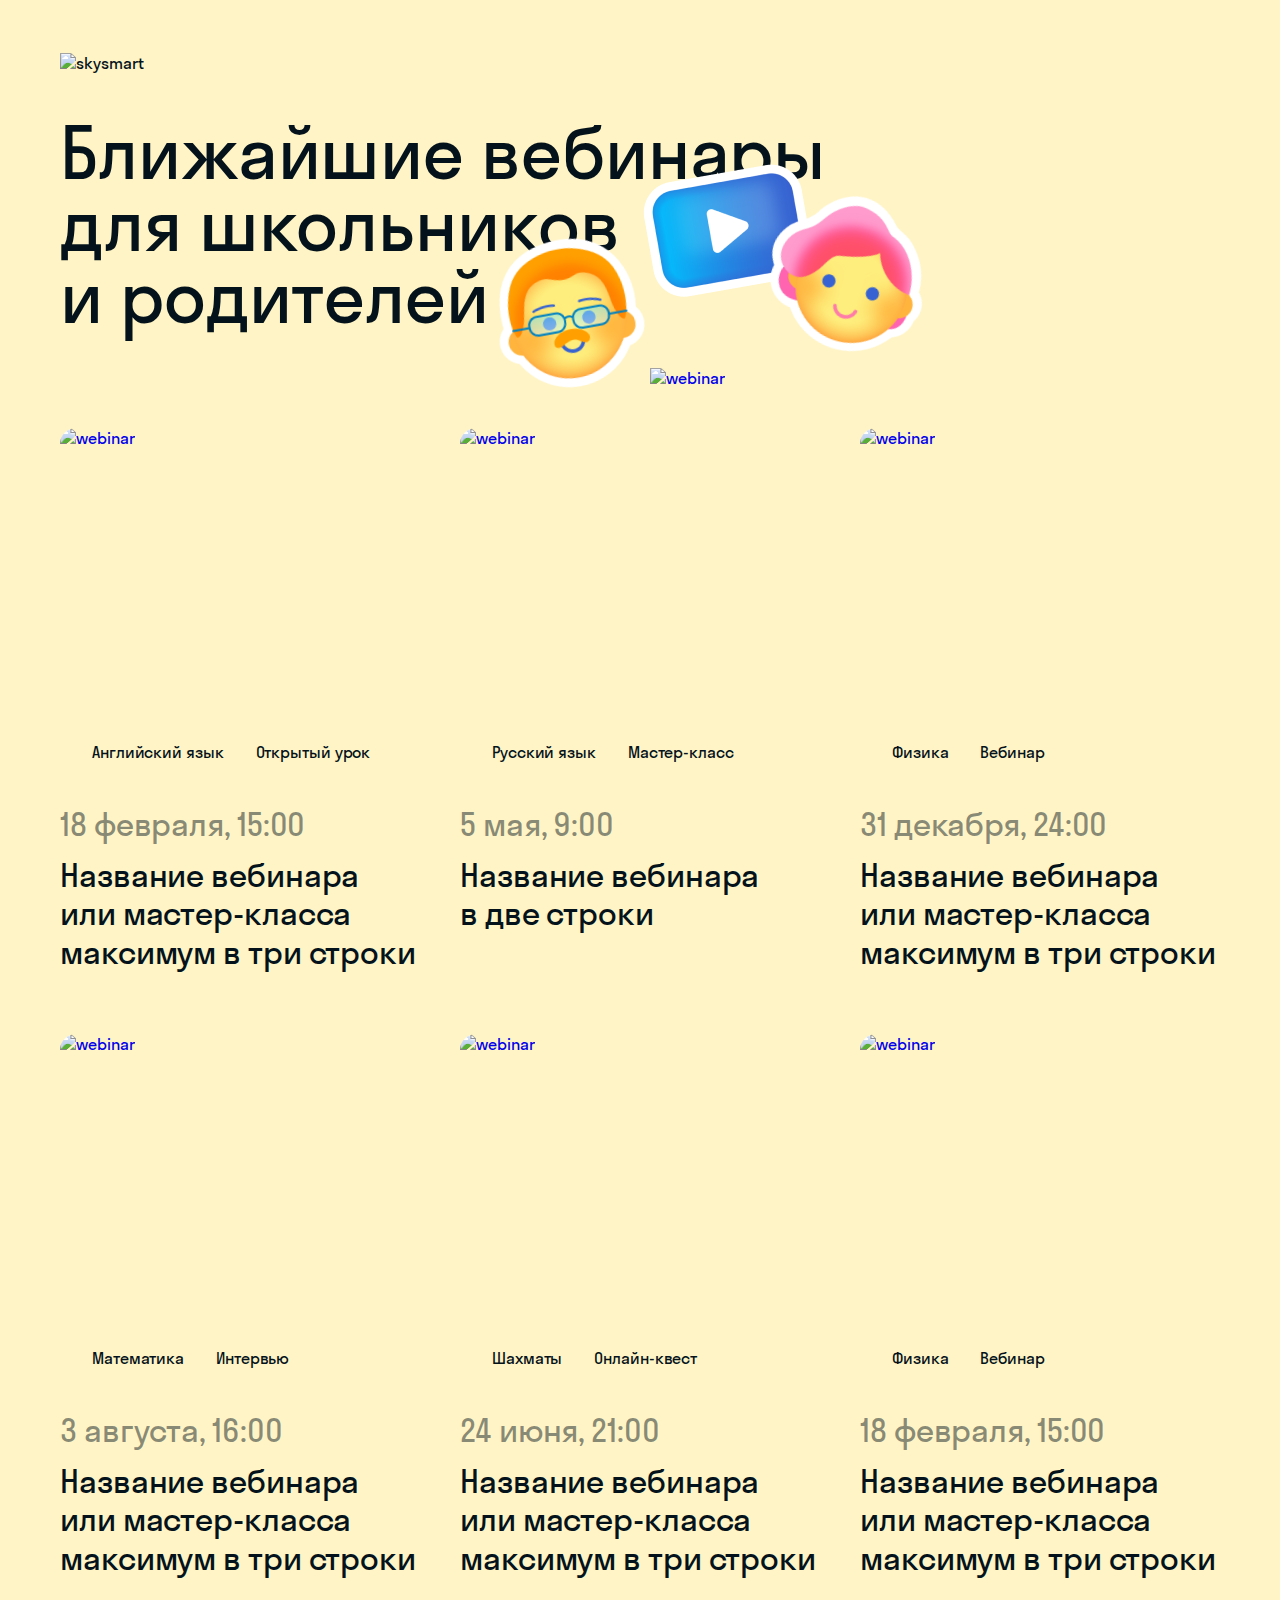
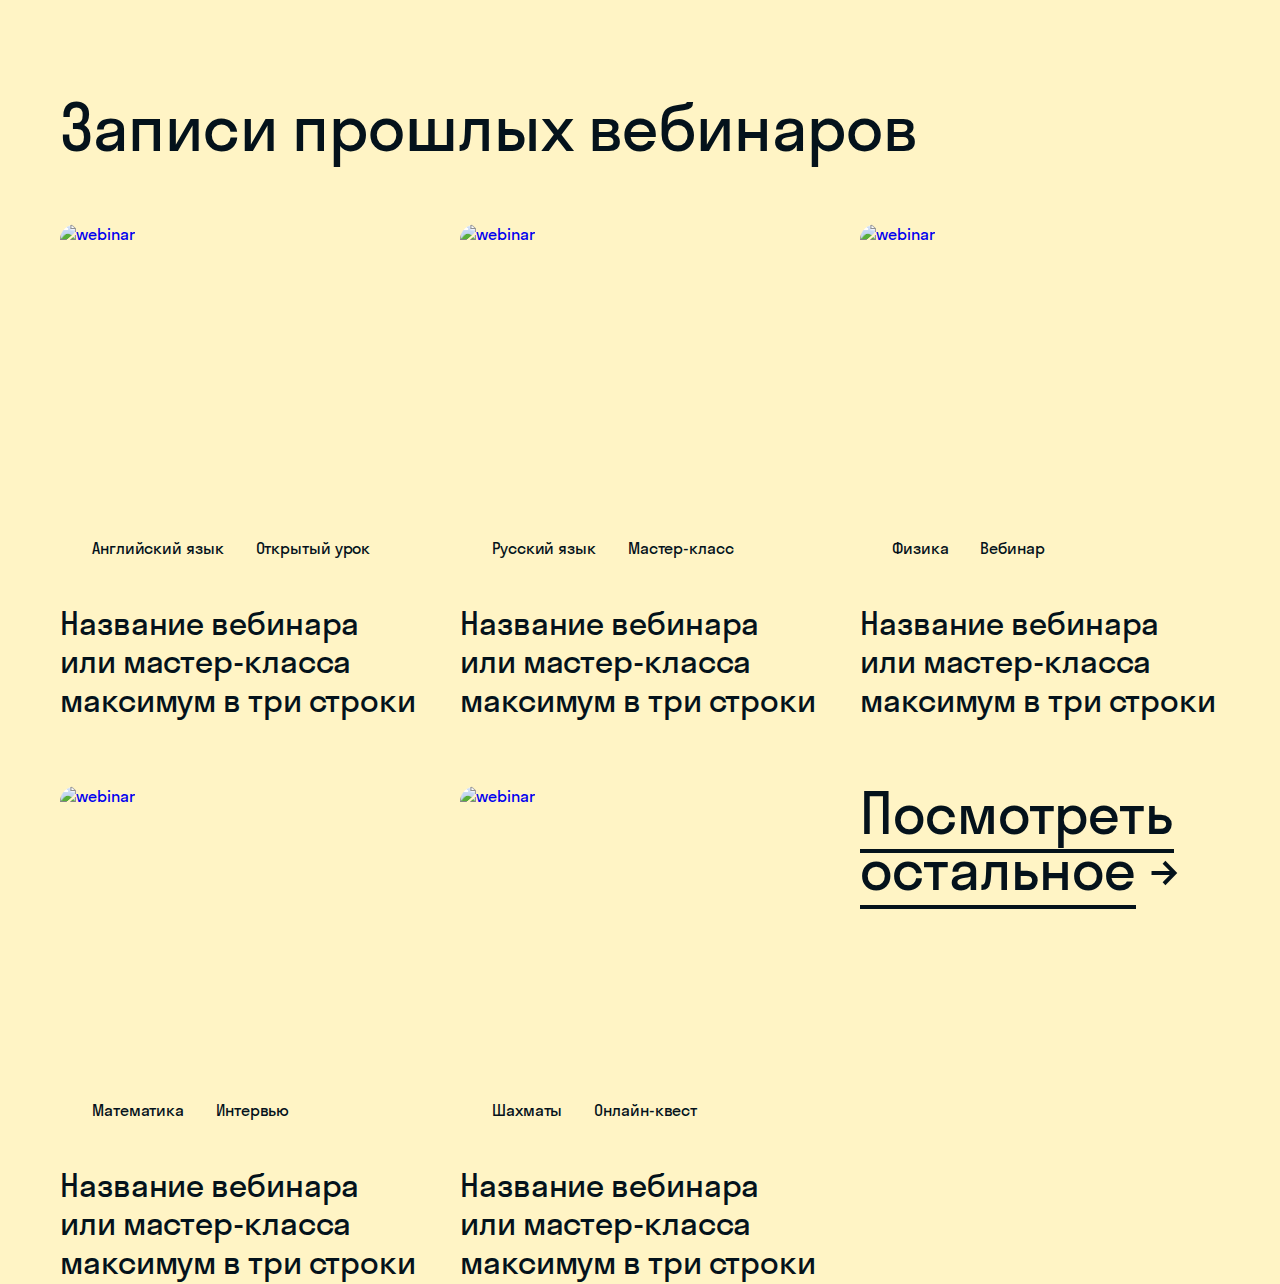
==== app/index.html @ 2bd430c8 "start project" ====
<!DOCTYPE html>
<html lang="ru">
<head>
    <meta charset="UTF-8">
    <meta name="viewport" content="width=device-width, initial-scale=1.0">
    <title>Ближайшие вебинары</title>
    <link rel="stylesheet" href="css/style.min.css">
    <script defer src="js/main.min.js"></script>
</head>
<body>
    
    <!-- Header -->
    <header class="header">
        <div class="container">
            <div class="header__logo">
                <img src="../images/logo.svg" alt="skysmart">
            </div>
        </div>
    </header>
    <!-- Header END -->

    <main class="main">
        <!-- Page title -->
        <section class="page-title">
            <div class="container">
                <h1>Ближайшие вебинары для школьников и родителей</h1>
                <span class="emoji emoji-teacher-man"></span>
                <span class="emoji emoji-video"></span>
                <span class="emoji emoji-teen-girl"></span>
            </div>
        </section>
        <!-- Page title END -->

        <!-- Upcoming webinars -->
        <section class="upcoming-webinars">
            <div class="container">
                <div class="webinars-list">
                    <!-- Webinar -->
                    <div class="webinar">
                        <a href="#">
                            
                            <div class="webinar__img-wrapp">
                                <picture>
                                    <source type="image/webp" 
                                            srcset="../images/upc-wb/wb-img-1.webp 1x, ../images/upc-wb/wb-img-1@2x.webp 2x,
                                            ../images/upc-wb/wb-img-1@3x.webp 3x">
                                    <img src="../images/upc-wb/wb-img-1.png"
                                         srcset="../images/upc-wb/wb-img-1@2x.png 2x, ../images/upc-wb/wb-img-1@3x.png 3x"
                                         alt="webinar">
                                </picture>

                                <div class="webinar__back">
                                    Немного о том, что будет на вебинаре или мастер-классе
                                </div>
                                <div class="webinar__icons">
                                    <span>Английский язык</span>
                                    <span>Открытый урок</span>
                                </div>
                            </div>
    
                            <div class="webinar__info">
                                <div class="webinar__date">
                                    <span class="webinar__date-date">18 февраля</span>,
                                    <span class="webinar__date-time">15:00</span>
                                </div>
                                <div class="webinar__name">
                                    <h3>
                                        Название вебинара или мастер-класса максимум в три строки
                                    </h3>
                                </div>
                            </div>
                        </a>
                        
                    </div>
                    <!-- Webinar END -->

                    <!-- Webinar -->
                    <div class="webinar">
                        <a href="#">
                            <div class="webinar__sticker">
                                <picture>
                                    <source type="image/webp" 
                                            srcset="../images/stickers/cool-speaker.webp 1x, ../images/stickers/cool-speaker@2x.webp 2x,
                                            ../images/stickers/cool-speaker@3x.webp 3x">
                                    <img src="../images/stickers/cool-speaker.png"
                                         srcset="../images/stickers/cool-speaker@2x.png 2x, ../images/stickers/cool-speaker@3x.png 3x"
                                         alt="webinar">
                                </picture>
                            </div>
                            <div class="webinar__img-wrapp">
                                <picture>
                                    <source type="image/webp" 
                                            srcset="../images/upc-wb/wb-img-2.webp 1x, ../images/upc-wb/wb-img-2@2x.webp 2x,
                                            ../images/upc-wb/wb-img-2@3x.webp 3x">
                                    <img src="../images/upc-wb/wb-img-2.png"
                                         srcset="../images/upc-wb/wb-img-2@2x.png 2x, ../images/upc-wb/wb-img-2@3x.png 3x"
                                         alt="webinar">
                                </picture>
                                <div class="webinar__back">
                                    Немного о том, что будет на вебинаре или мастер-классе
                                </div>
                                <div class="webinar__icons">
                                    <span>Русский язык</span>
                                    <span>Мастер-класс</span>
                                </div>
                            </div>
    
                            <div class="webinar__info">
                                <div class="webinar__date">
                                    <span class="webinar__date-date">5 мая</span>,
                                    <span class="webinar__date-time">9:00</span>
                                </div>
                                <div class="webinar__name">
                                    <h3>
                                        Название вебинара в две строки
                                    </h3>
                                </div>
                            </div>
                        </a>
                    </div>
                    <!-- Webinar END -->

                    <!-- Webinar -->
                    <div class="webinar">
                        <a href="#">
                            <div class="webinar__img-wrapp">
                                <picture>
                                    <source type="image/webp" 
                                            srcset="../images/upc-wb/wb-img-3.webp 1x, ../images/upc-wb/wb-img-3@2x.webp 2x,
                                            ../images/upc-wb/wb-img-3@3x.webp 3x">
                                    <img src="../images/upc-wb/wb-img-3.png"
                                         srcset="../images/upc-wb/wb-img-3@2x.png 2x, ../images/upc-wb/wb-img-3@3x.png 3x"
                                         alt="webinar">
                                </picture>
                                <div class="webinar__back">
                                    Немного о том, что будет на вебинаре или мастер-классе
                                </div>
                                <div class="webinar__icons">
                                    <span>Физика</span>
                                    <span>Вебинар</span>
                                </div>
                            </div>
    
                            <div class="webinar__info">
                                <div class="webinar__date">
                                    <span class="webinar__date-date">31 декабря</span>,
                                    <span class="webinar__date-time">24:00</span>
                                </div>
                                <div class="webinar__name">
                                    <h3>
                                        Название вебинара или мастер-класса максимум в три строки
                                    </h3>
                                </div>
                            </div>
                        </a>
                    </div>
                    <!-- Webinar END -->

                     <!-- Webinar -->
                     <div class="webinar">
                        <a href="#">
                            <div class="webinar__img-wrapp">
                                <picture>
                                    <source type="image/webp" 
                                            srcset="../images/upc-wb/wb-img-4.webp 1x, ../images/upc-wb/wb-img-4@2x.webp 2x,
                                            ../images/upc-wb/wb-img-4@3x.webp 3x">
                                    <img src="../images/upc-wb/wb-img-4.png"
                                         srcset="../images/upc-wb/wb-img-4@2x.png 2x, ../images/upc-wb/wb-img-4@3x.png 3x"
                                         alt="webinar">
                                </picture>
                                <div class="webinar__back">
                                    Немного о том, что будет на вебинаре или мастер-классе
                                </div>
                                <div class="webinar__icons">
                                    <span>Математика</span>
                                    <span>Интервью</span>
                                </div>
                            </div>
    
                            <div class="webinar__info">
                                <div class="webinar__date">
                                    <span class="webinar__date-date">3 августа</span>,
                                    <span class="webinar__date-time">16:00</span>
                                </div>
                                <div class="webinar__name">
                                    <h3>
                                        Название вебинара или мастер-класса максимум в три строки
                                    </h3>
                                </div>
                            </div>
                        </a>
                    </div>
                    <!-- Webinar END -->

                     <!-- Webinar -->
                     <div class="webinar">
                        <a href="#">
                            <!-- <div class="webinar__sticker">
                                <picture>
                                    <source type="image/webp" 
                                            srcset="../images/stickers/cool-speaker.webp 1x, ../images/stickers/cool-speaker@2x.webp 2x,
                                            ../images/stickers/cool-speaker@3x.webp 3x">
                                    <img src="../images/stickers/cool-speaker.png"
                                         srcset="../images/stickers/cool-speaker@2x.png 2x, ../images/stickers/cool-speaker@3x.png 3x"
                                         alt="webinar">
                                </picture>
                            </div> -->
                            <div class="webinar__img-wrapp">
                                <picture>
                                    <source type="image/webp" 
                                            srcset="../images/upc-wb/wb-img-5.webp 1x, ../images/upc-wb/wb-img-5@2x.webp 2x,
                                            ../images/upc-wb/wb-img-5@3x.webp 3x">
                                    <img src="../images/upc-wb/wb-img-5.png"
                                         srcset="../images/upc-wb/wb-img-5@2x.png 2x, ../images/upc-wb/wb-img-5@3x.png 3x"
                                         alt="webinar">
                                </picture>
                                <div class="webinar__back">
                                    Немного о том, что будет на вебинаре или мастер-классе
                                </div>
                                <div class="webinar__icons">
                                    <span>Шахматы</span>
                                    <span>Онлайн-квест</span>
                                </div>
                            </div>
    
                            <div class="webinar__info">
                                <div class="webinar__date">
                                    <span class="webinar__date-date">24 июня</span>,
                                    <span class="webinar__date-time">21:00</span>
                                </div>
                                <div class="webinar__name">
                                    <h3>
                                        Название вебинара или мастер-класса максимум в три строки
                                    </h3>
                                </div>
                            </div>
                        </a>
                    </div>
                    <!-- Webinar END -->

                     <!-- Webinar -->
                     <div class="webinar">
                        <a href="#">
                            <div class="webinar__img-wrapp">
                                <picture>
                                    <source type="image/webp" 
                                            srcset="../images/upc-wb/wb-img-3.webp 1x, ../images/upc-wb/wb-img-3@2x.webp 2x,
                                            ../images/upc-wb/wb-img-3@3x.webp 3x">
                                    <img src="../images/upc-wb/wb-img-3.png"
                                         srcset="../images/upc-wb/wb-img-3@2x.png 2x, ../images/upc-wb/wb-img-3@3x.png 3x"
                                         alt="webinar">
                                </picture>
                                <div class="webinar__back">
                                    Немного о том, что будет на вебинаре или мастер-классе
                                </div>
                                <div class="webinar__icons">
                                    <span>Физика</span>
                                    <span>Вебинар</span>
                                </div>
                            </div>
    
                            <div class="webinar__info">
                                <div class="webinar__date">
                                    <span class="webinar__date-date">18 февраля</span>,
                                    <span class="webinar__date-time">15:00</span>
                                </div>
                                <div class="webinar__name">
                                    <h3>
                                        Название вебинара или мастер-класса максимум в три строки
                                    </h3>
                                </div>
                            </div>
                        </a>
                    </div>
                    <!-- Webinar END -->
                </div>
            </div>
        </section>
        <!-- Upcoming webinars END -->

        <!-- Past webinars -->
        <section class="past-webinars"> 
            <div class="container">
                <div class="section-title">
                    <h2>Записи прошлых вебинаров</h2>
                </div>
                <!-- Past webinars -->
                <div class="webinars-list">
                    <!-- Webinar -->
                    <div class="webinar">
                        <a href="#"> 
                            <div class="webinar__img-wrapp">
                                <picture>
                                    <source type="image/webp" 
                                            srcset="../images/past-wb/wb-img-5.webp 1x, ../images/past-wb/wb-img-5@2x.webp 2x,
                                            ../images/past-wb/wb-img-5@3x.webp 3x">
                                    <img src="../images/past-wb/wb-img-5.png"
                                         srcset="../images/past-wb/wb-img-5@2x.png 2x, ../images/past-wb/wb-img-5@3x.png 3x"
                                         alt="webinar">
                                </picture>

                                <div class="webinar__back">
                                    Немного о том, что будет на вебинаре или мастер-классе
                                </div>
                                <div class="webinar__icons">
                                    <span>Английский язык</span>
                                    <span>Открытый урок</span>
                                </div>
                            </div>
    
                            <div class="webinar__info">
                                <div class="webinar__name">
                                    <h3>
                                        Название вебинара или мастер-класса максимум в три строки
                                    </h3>
                                </div>
                            </div>
                        </a>

                    </div>
                    <!-- Webinar END -->

                    <!-- Webinar -->
                    <div class="webinar">
                        <a href="#">
                            <div class="webinar__img-wrapp">
                                <picture>
                                    <source type="image/webp" 
                                            srcset="../images/past-wb/wb-img-1.webp 1x, ../images/past-wb/wb-img-1@2x.webp 2x,
                                            ../images/past-wb/wb-img-1@3x.webp 3x">
                                    <img src="../images/past-wb/wb-img-1.png"
                                         srcset="../images/past-wb/wb-img-1@2x.png 2x, ../images/past-wb/wb-img-1@3x.png 3x"
                                         alt="webinar">
                                </picture>
                                <div class="webinar__back">
                                    Немного о том, что будет на вебинаре или мастер-классе
                                </div>
                                <div class="webinar__icons">
                                    <span>Русский язык</span>
                                    <span>Мастер-класс</span>
                                </div>
                            </div>
    
                            <div class="webinar__info">
                                <div class="webinar__name">
                                    <h3>
                                        Название вебинара или мастер-класса максимум в три строки
                                    </h3>
                                </div>
                            </div>
                        </a>
                    </div>
                    <!-- Webinar END -->

                    <!-- Webinar -->
                    <div class="webinar">
                        <a href="#">
                            <div class="webinar__img-wrapp">
                                <picture>
                                    <source type="image/webp" 
                                            srcset="../images/past-wb/wb-img-2.webp 1x, ../images/past-wb/wb-img-2@2x.webp 2x,
                                            ../images/past-wb/wb-img-2@3x.webp 3x">
                                    <img src="../images/past-wb/wb-img-2.png"
                                         srcset="../images/past-wb/wb-img-2@2x.png 2x, ../images/past-wb/wb-img-2@3x.png 3x"
                                         alt="webinar">
                                </picture>
                                <div class="webinar__back">
                                    Немного о том, что будет на вебинаре или мастер-классе
                                </div>
                                <div class="webinar__icons">
                                    <span>Физика</span>
                                    <span>Вебинар</span>
                                </div>
                            </div>
    
                            <div class="webinar__info">
                                <div class="webinar__name">
                                    <h3>
                                        Название вебинара или мастер-класса максимум в три строки
                                    </h3>
                                </div>
                            </div>
                        </a>
                    </div>
                    <!-- Webinar END -->

                     <!-- Webinar -->
                     <div class="webinar">
                        <a href="#">
                            <div class="webinar__img-wrapp">
                                <picture>
                                    <source type="image/webp" 
                                            srcset="../images/past-wb/wb-img-3.webp 1x, ../images/past-wb/wb-img-3@2x.webp 2x,
                                            ../images/past-wb/wb-img-3@3x.webp 3x">
                                    <img src="../images/past-wb/wb-img-3.png"
                                         srcset="../images/past-wb/wb-img-3@2x.png 2x, ../images/past-wb/wb-img-3@3x.png 3x"
                                         alt="webinar">
                                </picture>
                                <div class="webinar__back">
                                    Немного о том, что будет на вебинаре или мастер-классе
                                </div>
                                <div class="webinar__icons">
                                    <span>Математика</span>
                                    <span>Интервью</span>
                                </div>
                            </div>
    
                            <div class="webinar__info">
                                <div class="webinar__name">
                                    <h3>
                                        Название вебинара или мастер-класса максимум в три строки
                                    </h3>
                                </div>
                            </div>
                        </a>
                    </div>
                    <!-- Webinar END -->

                     <!-- Webinar -->
                     <div class="webinar">
                        <a href="#">
                            <div class="webinar__img-wrapp">
                                <picture>
                                    <source type="image/webp" 
                                            srcset="../images/past-wb/wb-img-4.webp 1x, ../images/past-wb/wb-img-4@2x.webp 2x,
                                            ../images/past-wb/wb-img-4@3x.webp 3x">
                                    <img src="../images/past-wb/wb-img-4.png"
                                         srcset="../images/past-wb/wb-img-4@2x.png 2x, ../images/past-wb/wb-img-4@3x.png 3x"
                                         alt="webinar">
                                </picture>
                                <div class="webinar__back">
                                    Немного о том, что будет на вебинаре или мастер-классе
                                </div>
                                <div class="webinar__icons">
                                    <span>Шахматы</span>
                                    <span>Онлайн-квест</span>
                                </div>
                            </div>
    
                            <div class="webinar__info">
                                <div class="webinar__name">
                                    <h3>
                                        Название вебинара или мастер-класса максимум в три строки
                                    </h3>
                                </div>
                            </div>
                        </a>
                    </div>
                    <!-- Webinar END -->

                    <!-- Go more webinars -->
                    <div class="go-more-webinars">
                        <a href="#">
                            <span>Посмотреть остальное</span> →
                        </a>
                    </div>
                </div>
            </div>
        </section>
        <!-- Past webinars END -->

    </main>

</body>
</html>
---- app/css/style.min.css ----
@font-face{font-family:"Stratos LC Web";src:url(../fonts/StratosLCWeb-Regular.woff),url(../fonts/StratosLCWeb-Regular.woff2),url(../fonts/StratosLCWeb-Regular.ttf);font-weight:normal;font-display:swap;font-style:normal}@font-face{font-family:"Stratos LC Web";src:url(../fonts/StratosLCWeb-Light.woff),url(../fonts/StratosLCWeb-Light.woff2),url(../fonts/StratosLCWeb-Light.ttf);font-weight:300;font-display:swap;font-style:normal}@font-face{font-family:"Stratos LC Web";src:url(../fonts/StratosLCWeb-Medium.woff),url(../fonts/StratosLCWeb-Medium.woff2),url(../fonts/StratosLCWeb-Medium.ttf);font-weight:500;font-display:swap;font-style:normal}@font-face{font-family:"Stratos LC Web";src:url(../fonts/StratosLCWeb-Bold.woff),url(../fonts/StratosLCWeb-Bold.woff2),url(../fonts/StratosLCWeb-Bold.ttf);font-weight:bold;font-display:swap;font-style:normal}*,html,body{-webkit-box-sizing:border-box;box-sizing:border-box}body{margin:0;padding:0;font-family:"Stratos LC Web",serif;background-color:#FFF4C5;color:#04121B}h1,h2,h3,h4,h5,h6{margin:0;padding:0}a{text-decoration:none}ul,li{margin:0;padding:0;list-style-type:none}p{margin:0;padding:0}.container{width:95%;max-width:1160px;height:auto;margin:0 auto}.emoji{display:inline-block}@media (max-width: 809px){.emoji.emoji-teacher-man{width:114px;height:114px;background-image:url("../images/emoji/emoji-teacher-man_mob.png");background-position:center;background-size:cover}}@media (max-width: 809px) and (-webkit-min-device-pixel-ratio: 2), (max-width: 809px) and (-o-min-device-pixel-ratio: 2/1), (max-width: 809px) and (min-resolution: 192dpi), (max-width: 809px) and (min-resolution: 2dppx){.emoji.emoji-teacher-man{background-image:url("../images/emoji/emoji-teacher-man_mob@2x.png");background-position:center;background-size:cover}}@media (max-width: 809px) and (-webkit-min-device-pixel-ratio: 3), (max-width: 809px) and (-o-min-device-pixel-ratio: 3/1), (max-width: 809px) and (min-resolution: 3dppx){.emoji.emoji-teacher-man{background-image:url("../images/emoji/emoji-teacher-man_mob@3x.png");background-position:center;background-size:cover}}@media (min-width: 810px){.emoji.emoji-teacher-man{width:184px;height:184px;background-image:url("../images/emoji/emoji-teacher-man_desk.png");background-position:center;background-size:cover}}@media (min-width: 810px) and (-webkit-min-device-pixel-ratio: 2), (min-width: 810px) and (-o-min-device-pixel-ratio: 2/1), (min-width: 810px) and (min-resolution: 192dpi), (min-width: 810px) and (min-resolution: 2dppx){.emoji.emoji-teacher-man{background-image:url("../images/emoji/emoji-teacher-man_desk@2x.png");background-position:center;background-size:cover}}@media (min-width: 810px) and (-webkit-min-device-pixel-ratio: 3), (min-width: 810px) and (-o-min-device-pixel-ratio: 3/1), (min-width: 810px) and (min-resolution: 3dppx){.emoji.emoji-teacher-man{background-image:url("../images/emoji/emoji-teacher-man_desk@3x.png");background-position:center;background-size:cover}}@media (max-width: 809px){.emoji.emoji-video{width:114px;height:114px;background-image:url("../images/emoji/emoji-video_mob.png");background-position:center;background-size:cover}}@media (max-width: 809px) and (-webkit-min-device-pixel-ratio: 2), (max-width: 809px) and (-o-min-device-pixel-ratio: 2/1), (max-width: 809px) and (min-resolution: 192dpi), (max-width: 809px) and (min-resolution: 2dppx){.emoji.emoji-video{background-image:url("../images/emoji/emoji-video_mob@2x.png");background-position:center;background-size:cover}}@media (max-width: 809px) and (-webkit-min-device-pixel-ratio: 3), (max-width: 809px) and (-o-min-device-pixel-ratio: 3/1), (max-width: 809px) and (min-resolution: 3dppx){.emoji.emoji-video{background-image:url("../images/emoji/emoji-video_mob@3x.png");background-position:center;background-size:cover}}@media (min-width: 810px){.emoji.emoji-video{width:184px;height:184px;background-image:url("../images/emoji/emoji-video_desk.png");background-position:center;background-size:cover}}@media (min-width: 810px) and (-webkit-min-device-pixel-ratio: 2), (min-width: 810px) and (-o-min-device-pixel-ratio: 2/1), (min-width: 810px) and (min-resolution: 192dpi), (min-width: 810px) and (min-resolution: 2dppx){.emoji.emoji-video{background-image:url("../images/emoji/emoji-video_desk@2x.png");background-position:center;background-size:cover}}@media (min-width: 810px) and (-webkit-min-device-pixel-ratio: 3), (min-width: 810px) and (-o-min-device-pixel-ratio: 3/1), (min-width: 810px) and (min-resolution: 3dppx){.emoji.emoji-video{background-image:url("../images/emoji/emoji-video_desk@3x.png");background-position:center;background-size:cover}}@media (max-width: 809px){.emoji.emoji-teen-girl{width:114px;height:114px;background-image:url("../images/emoji/emoji-teen-girl_mob.png");background-position:center;background-size:cover}}@media (max-width: 809px) and (-webkit-min-device-pixel-ratio: 2), (max-width: 809px) and (-o-min-device-pixel-ratio: 2/1), (max-width: 809px) and (min-resolution: 192dpi), (max-width: 809px) and (min-resolution: 2dppx){.emoji.emoji-teen-girl{background-image:url("../images/emoji/emoji-teen-girl_mob@2x.png");background-position:center;background-size:cover}}@media (max-width: 809px) and (-webkit-min-device-pixel-ratio: 3), (max-width: 809px) and (-o-min-device-pixel-ratio: 3/1), (max-width: 809px) and (min-resolution: 3dppx){.emoji.emoji-teen-girl{background-image:url("../images/emoji/emoji-teen-girl_mob@3x.png");background-position:center;background-size:cover}}@media (min-width: 810px){.emoji.emoji-teen-girl{width:184px;height:184px;background-image:url("../images/emoji/emoji-teen-girl_desk.png");background-position:center;background-size:cover}}@media (min-width: 810px) and (-webkit-min-device-pixel-ratio: 2), (min-width: 810px) and (-o-min-device-pixel-ratio: 2/1), (min-width: 810px) and (min-resolution: 192dpi), (min-width: 810px) and (min-resolution: 2dppx){.emoji.emoji-teen-girl{background-image:url("../images/emoji/emoji-teen-girl_desk@2x.png");background-position:center;background-size:cover}}@media (min-width: 810px) and (-webkit-min-device-pixel-ratio: 3), (min-width: 810px) and (-o-min-device-pixel-ratio: 3/1), (min-width: 810px) and (min-resolution: 3dppx){.emoji.emoji-teen-girl{background-image:url("../images/emoji/emoji-teen-girl_desk@3x.png");background-position:center;background-size:cover}}.emoji--only-desktop{display:none}@media (min-width: 810px){.emoji--only-desktop{display:inline-block}}.emoji--only-mobile{display:none}@media (max-width: 809px){.emoji--only-mobile{display:inline-block}}.header{padding-top:18px;padding-bottom:15px}@media (min-width: 810px){.header{padding-top:53px;padding-bottom:40px}}.header__logo{display:inline-block;width:131px;height:auto;overflow:hidden}.header__logo img{width:inherit;height:inherit;-o-object-fit:cover;object-fit:cover;-o-object-position:center;object-position:center}@media (min-width: 810px){.header__logo{width:238px;height:auto;overflow:hidden}.header__logo img{width:inherit;height:inherit;-o-object-fit:cover;object-fit:cover;-o-object-position:center;object-position:center}}.page-title .container{position:relative}.page-title h1{width:100%;font-size:40px;font-weight:normal;line-height:100%;letter-spacing:-0.1px}@media (min-width: 810px){.page-title h1{max-width:888px;font-size:72px}}.page-title .emoji{margin:-11px;position:absolute}@media (min-width: 810px){.page-title .emoji{margin:-18px}}.page-title .emoji-teacher-man{bottom:-98px;left:10px;-webkit-transform:rotate(-10.26deg);-ms-transform:rotate(-10.26deg);transform:rotate(-10.26deg)}@media (min-width: 810px){.page-title .emoji-teacher-man{top:122px;left:434px}}.page-title .emoji-video{left:122px;bottom:-75px}@media (min-width: 810px){.page-title .emoji-video{top:40px;left:594px}}.page-title .emoji-teen-girl{left:196px;bottom:-102px;-webkit-transform:rotate(16.19deg);-ms-transform:rotate(16.19deg);transform:rotate(16.19deg)}@media (min-width: 810px){.page-title .emoji-teen-girl{top:86px;left:714px}}.section-title h2{font-weight:normal;font-size:32px;line-height:100%;letter-spacing:-0.1px;-webkit-font-feature-settings:'pnum' on, 'lnum' on;font-feature-settings:'pnum' on, 'lnum' on}@media (min-width: 810px){.section-title h2{font-size:64px}}.webinar{width:300px;height:435px;margin-top:40px;position:relative}@media (min-width: 810px){.webinar{width:360px;height:542px;margin-top:64px}}.webinar__sticker{width:153px;height:131px;overflow:hidden;position:absolute;top:-48px;left:147px;z-index:100}.webinar__sticker picture{width:inherit;height:inherit}.webinar__sticker picture img{width:inherit;height:inherit;-o-object-fit:cover;object-fit:cover;-o-object-position:center;object-position:center}@media (min-width: 810px){.webinar__sticker{width:209px;height:179px;overflow:hidden;top:-60px;left:190px}.webinar__sticker picture{width:inherit;height:inherit}.webinar__sticker picture img{width:inherit;height:inherit;-o-object-fit:cover;object-fit:cover;-o-object-position:center;object-position:center}}.webinar__img-wrapp{background-color:transparent;-webkit-transition:all 0.1s ease-in-out;-o-transition:all 0.1s ease-in-out;transition:all 0.1s ease-in-out;width:300px;height:300px;overflow:hidden;border-radius:16px;position:relative}.webinar__img-wrapp picture{width:inherit;height:inherit}.webinar__img-wrapp picture img{width:inherit;height:inherit;-o-object-fit:cover;object-fit:cover;-o-object-position:center;object-position:center}@media (min-width: 810px){.webinar__img-wrapp{width:360px;height:360px;overflow:hidden}.webinar__img-wrapp picture{width:inherit;height:inherit}.webinar__img-wrapp picture img{width:inherit;height:inherit;-o-object-fit:cover;object-fit:cover;-o-object-position:center;object-position:center}}.webinar__back{width:100%;height:auto;padding:24px;padding-bottom:0;font-size:32px;line-height:120%;letter-spacing:-0.1px;-webkit-font-feature-settings:'pnum' on, 'lnum' on;font-feature-settings:'pnum' on, 'lnum' on;color:transparent;position:absolute;top:0}@media (min-width: 810px){.webinar__back{font-size:40px}}.webinar__icons{display:-webkit-box;display:-ms-flexbox;display:flex;margin-left:14px;margin-bottom:14px;-webkit-box-orient:vertical;-webkit-box-direction:normal;-ms-flex-direction:column;flex-direction:column;-webkit-box-pack:start;-ms-flex-pack:start;justify-content:flex-start;-webkit-box-align:start;-ms-flex-align:start;align-items:flex-start;position:absolute;bottom:0;left:0;color:#04121B}@media (min-width: 810px){.webinar__icons{margin-left:20px;margin-bottom:20px;-webkit-box-orient:horizontal;-webkit-box-direction:normal;-ms-flex-direction:row;flex-direction:row;-webkit-box-align:center;-ms-flex-align:center;align-items:center}}.webinar__icons span{display:block;margin-top:8px;padding:6px 12px;border-radius:6px;font-size:16px;font-weight:normal;line-height:120%;letter-spacing:-0.1px;background-color:#FFF4C5}@media (min-width: 810px){.webinar__icons span{margin-left:8px;margin-top:0}}.webinar__icons span:first-child{margin-left:0;margin-top:0}.webinar__info{margin-top:16px}@media (min-width: 810px){.webinar__info{margin-top:20px}}.webinar__date{font-weight:normal;font-size:24px;line-height:100%;letter-spacing:-0.1px;color:rgba(4,18,27,0.48);-webkit-font-feature-settings:'pnum' on, 'lnum' on;font-feature-settings:'pnum' on, 'lnum' on}@media (min-width: 810px){.webinar__date{font-size:32px}}.webinar__name{margin-top:8px}@media (min-width: 810px){.webinar__name{margin-top:16px}}.webinar__name h3{font-weight:normal;font-size:24px;line-height:120%;letter-spacing:-0.1px;-webkit-font-feature-settings:'pnum' on, 'lnum' on;font-feature-settings:'pnum' on, 'lnum' on;color:#04121B;-webkit-transition:all 0.1s ease-in-out;-o-transition:all 0.1s ease-in-out;transition:all 0.1s ease-in-out}@media (min-width: 810px){.webinar__name h3{font-size:32px}}.webinar:hover .webinar__name h3{color:#00AEFA;-webkit-text-decoration-line:underline;text-decoration-line:underline;-webkit-transition:all 0.1s ease-in-out;-o-transition:all 0.1s ease-in-out;transition:all 0.1s ease-in-out}.webinar:hover .webinar__img-wrapp{background-color:#FF64B0;-webkit-transition:all 0.1s ease-in-out;-o-transition:all 0.1s ease-in-out;transition:all 0.1s ease-in-out}.webinar:hover .webinar__img-wrapp img{opacity:0}.webinar:hover .webinar__back{color:#fff}.webinars-list{width:100%;height:auto;display:-webkit-box;display:-ms-flexbox;display:flex;-ms-flex-wrap:wrap;flex-wrap:wrap;-webkit-box-orient:vertical;-webkit-box-direction:normal;-ms-flex-direction:column;flex-direction:column;-webkit-box-align:center;-ms-flex-align:center;align-items:center;-webkit-box-pack:justify;-ms-flex-pack:justify;justify-content:space-between}@media (min-width: 810px){.webinars-list{-webkit-box-orient:horizontal;-webkit-box-direction:normal;-ms-flex-direction:row;flex-direction:row;-webkit-box-align:start;-ms-flex-align:start;align-items:flex-start}}.upcoming-webinars{margin-top:100px}@media (min-width: 810px){.upcoming-webinars{margin-top:31px}}.past-webinars{width:100%;height:auto;margin-top:64px}@media (min-width: 810px){.past-webinars{margin-top:120px}}.past-webinars .webinar{height:403px}@media (min-width: 810px){.past-webinars .webinar{height:498px}}.go-more-webinars{width:300px;height:auto;margin-top:40px}@media (min-width: 810px){.go-more-webinars{width:360px;margin-top:64px}}.go-more-webinars a{font-weight:normal;font-size:32px;line-height:100%;letter-spacing:-0.1px;-webkit-font-feature-settings:'pnum' on, 'lnum' on;font-feature-settings:'pnum' on, 'lnum' on;color:#04121B}.go-more-webinars a span{border-bottom:2px solid #04121B}@media (min-width: 810px){.go-more-webinars a span{border-bottom:4px solid #04121B}}@media (min-width: 810px){.go-more-webinars a{font-size:56px}}.go-more-webinars:hover a{color:#00AEFA}.go-more-webinars:hover a span{border-bottom:2px solid #00AEFA}@media (min-width: 810px){.go-more-webinars:hover a span{border-bottom:4px solid #00AEFA}}
/*# sourceMappingURL=[data-uri] */
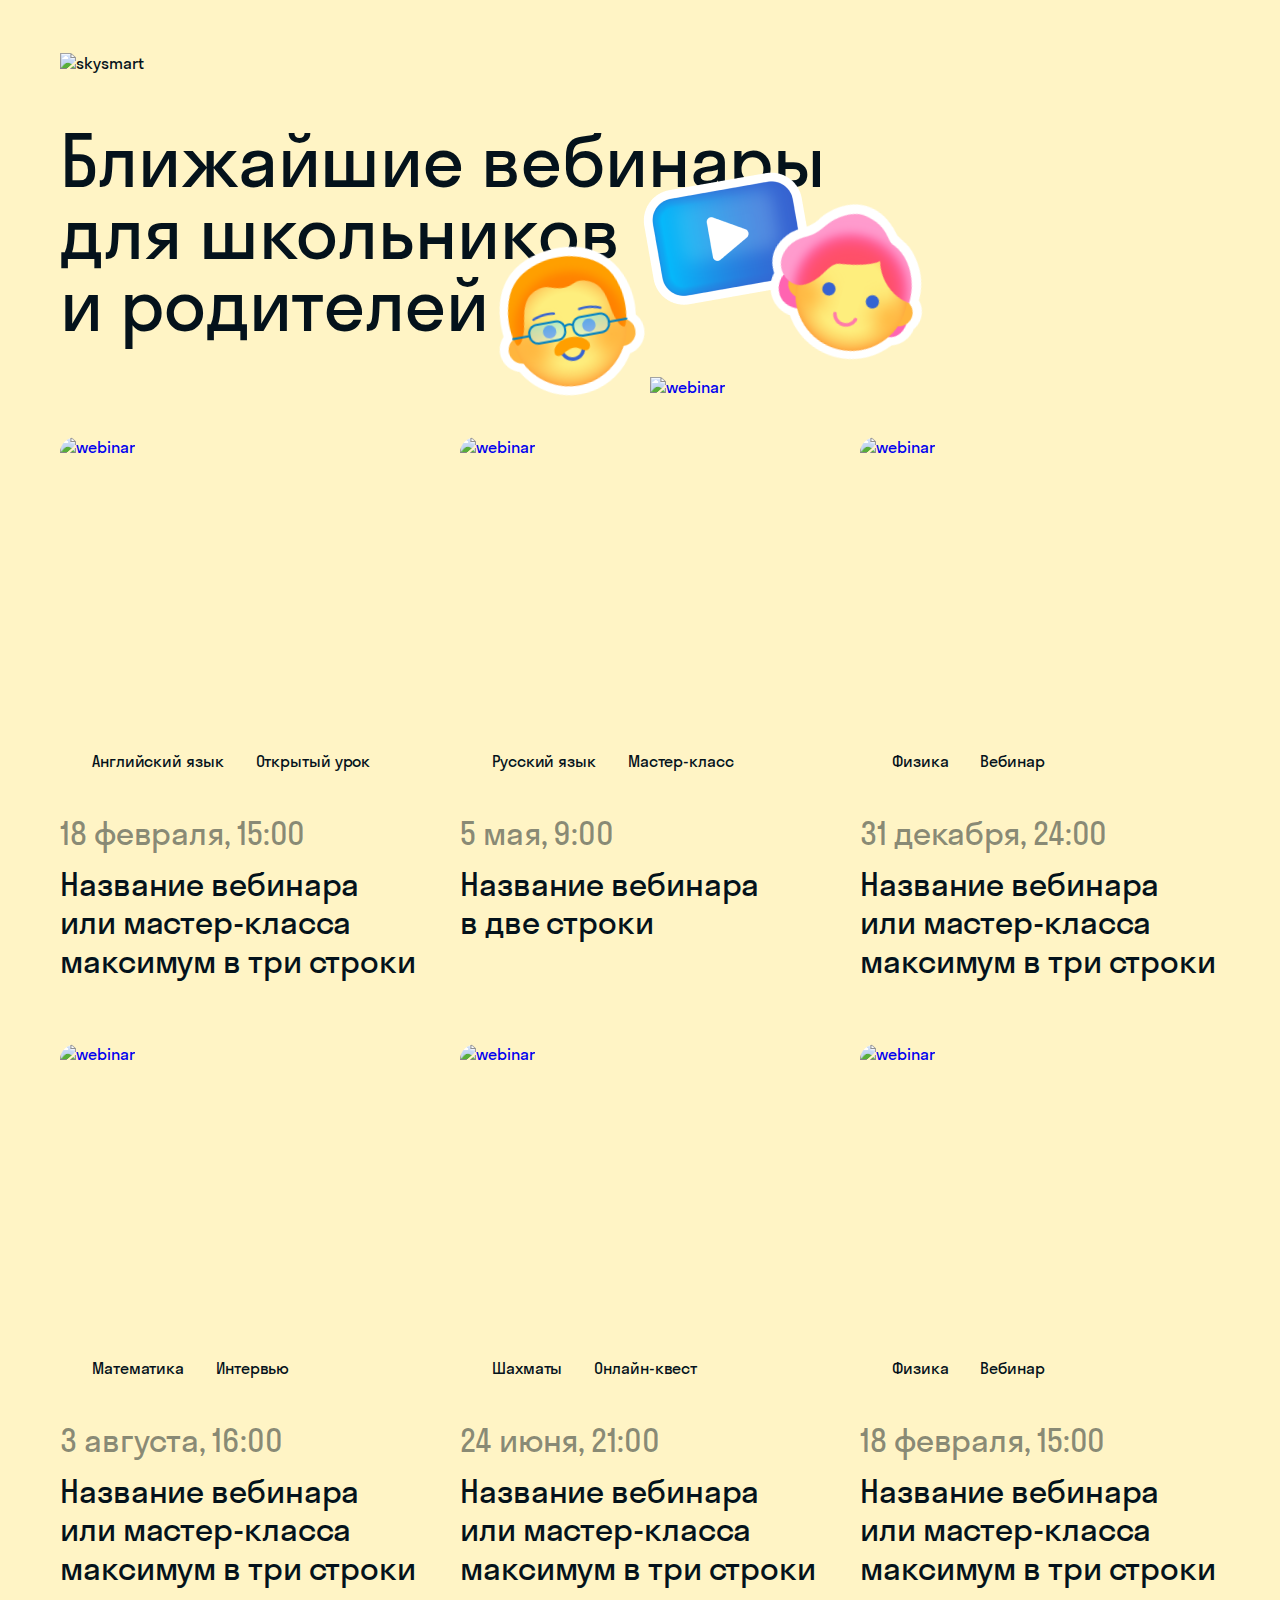
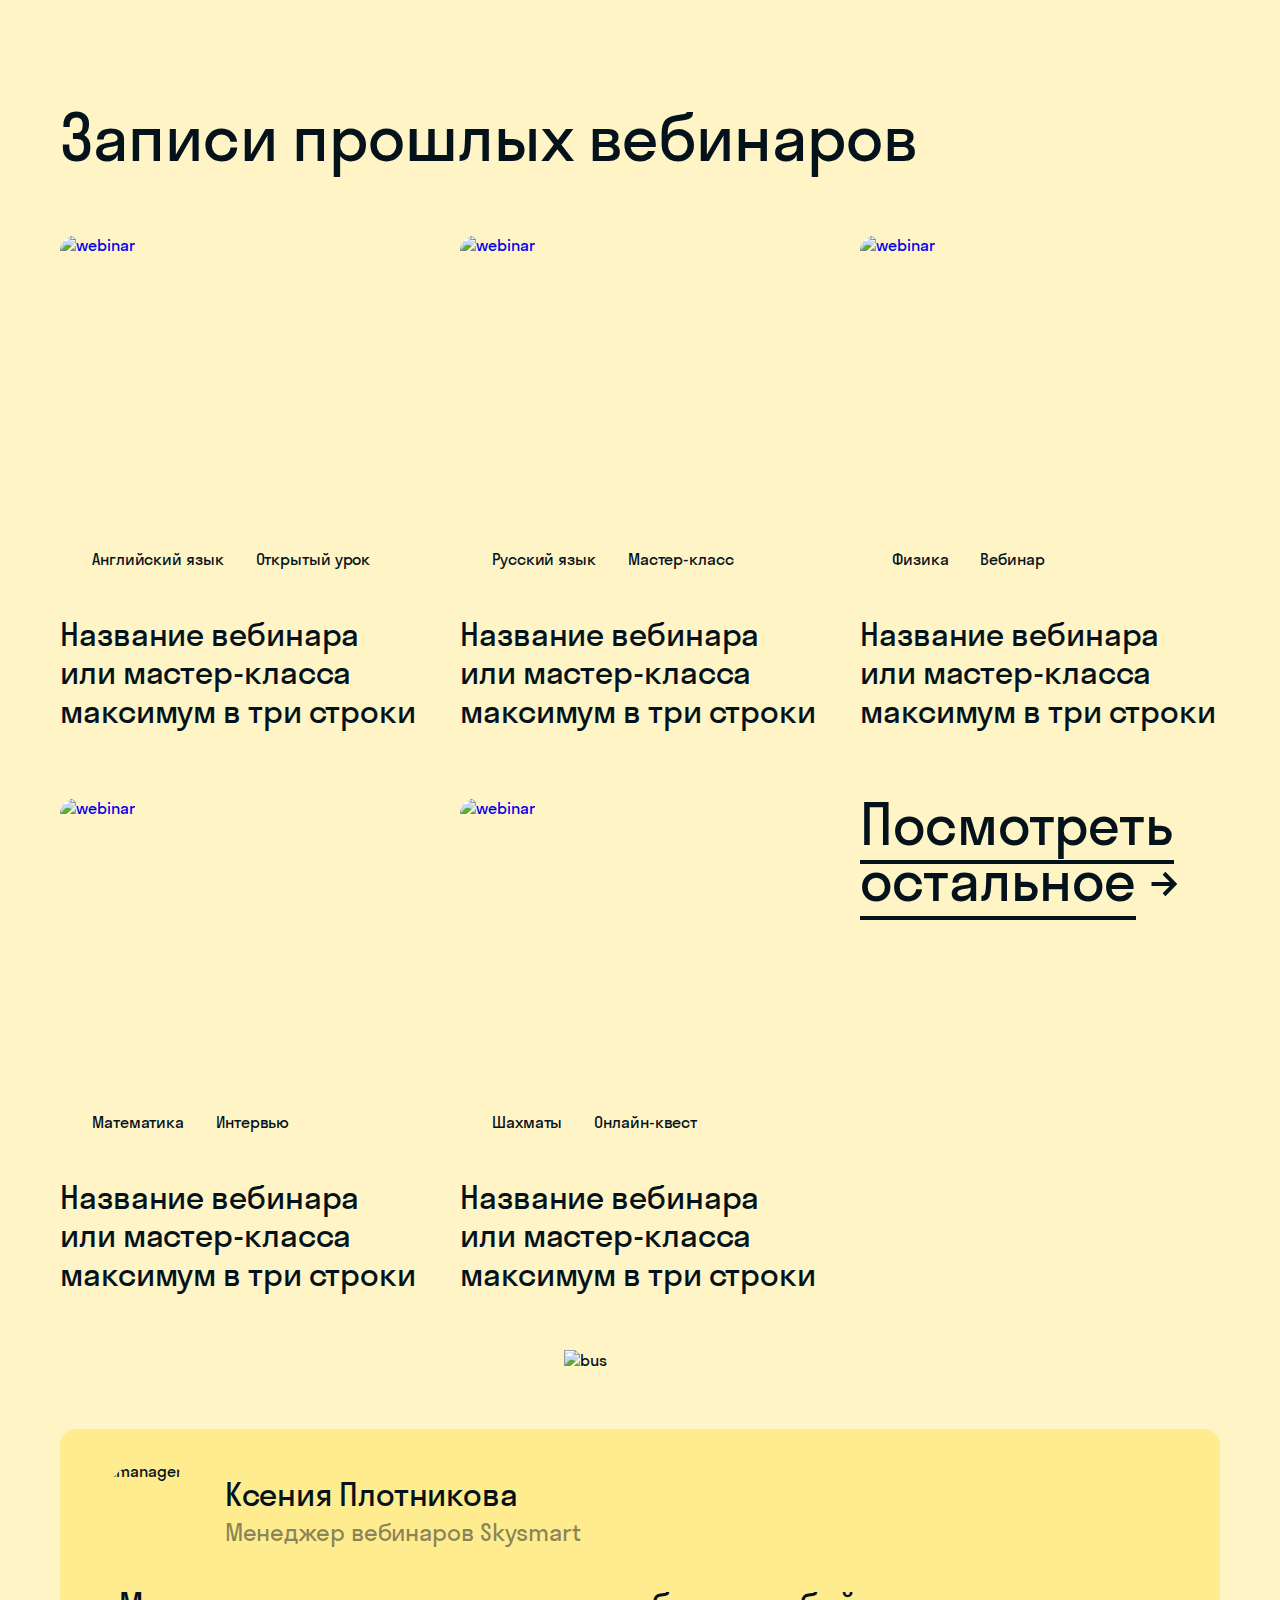
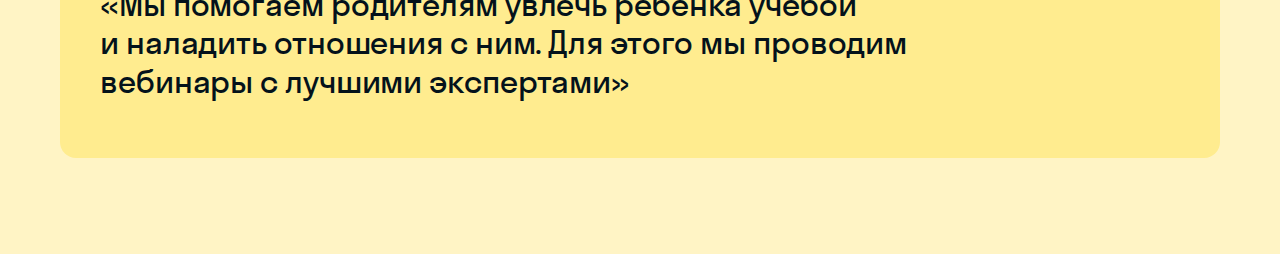
==== commit 8777b6da: "tagline is ready" ====
--- a/app/index.html
+++ b/app/index.html
@@ -459,6 +459,39 @@
         </section>
         <!-- Past webinars END -->
 
+        <section class="tagline">
+            <div class="container">
+                <div class="tagline__content">
+                    <div class="tagline__sticker">
+                        <picture>
+                            <source srcset="../images/stickers/bus_desk.png 1x,
+                                            ../images/stickers/bus_desk@2x.png 2x,
+                                            ../images/stickers/bus_desk@3x.png 3x"
+                                    media="(min-width: 810px)">
+                            <source srcset="../images/stickers/bus_mob.png 1x,
+                                            ../images/stickers/bus_mob@2x.png 2x,
+                                            ../images/stickers/bus_mob@3x.png 3x"
+                                    media="(max-width: 809px)">
+                            <img src="../images/stickers/bus_mob.png" alt="bus">
+                        </picture>
+                    </div>
+                    <div class="person">
+                        <div class="person__img">
+                            <img src="../images/tagline/manager.png" alt="manager">
+                        </div>
+                        <div class="person__info">
+                            <span class="person__name">Ксения Плотникова</span>
+                            <span class="person__position">Менеджер вебинаров Skysmart</span>
+                        </div>
+                    </div>
+                    <div class="tagline__text">
+                        «Мы помогаем родителям увлечь ребенка учебой и наладить отношения с ним.
+                        Для этого мы проводим вебинары с лучшими экспертами»
+                    </div>
+                </div>
+            </div>
+        </section>
+
     </main>
 
 </body>
--- a/app/css/style.min.css
+++ b/app/css/style.min.css
@@ -1,2 +1,2 @@
-@font-face{font-family:"Stratos LC Web";src:url(../fonts/StratosLCWeb-Regular.woff),url(../fonts/StratosLCWeb-Regular.woff2),url(../fonts/StratosLCWeb-Regular.ttf);font-weight:normal;font-display:swap;font-style:normal}@font-face{font-family:"Stratos LC Web";src:url(../fonts/StratosLCWeb-Light.woff),url(../fonts/StratosLCWeb-Light.woff2),url(../fonts/StratosLCWeb-Light.ttf);font-weight:300;font-display:swap;font-style:normal}@font-face{font-family:"Stratos LC Web";src:url(../fonts/StratosLCWeb-Medium.woff),url(../fonts/StratosLCWeb-Medium.woff2),url(../fonts/StratosLCWeb-Medium.ttf);font-weight:500;font-display:swap;font-style:normal}@font-face{font-family:"Stratos LC Web";src:url(../fonts/StratosLCWeb-Bold.woff),url(../fonts/StratosLCWeb-Bold.woff2),url(../fonts/StratosLCWeb-Bold.ttf);font-weight:bold;font-display:swap;font-style:normal}*,html,body{-webkit-box-sizing:border-box;box-sizing:border-box}body{margin:0;padding:0;font-family:"Stratos LC Web",serif;background-color:#FFF4C5;color:#04121B}h1,h2,h3,h4,h5,h6{margin:0;padding:0}a{text-decoration:none}ul,li{margin:0;padding:0;list-style-type:none}p{margin:0;padding:0}.container{width:95%;max-width:1160px;height:auto;margin:0 auto}.emoji{display:inline-block}@media (max-width: 809px){.emoji.emoji-teacher-man{width:114px;height:114px;background-image:url("../images/emoji/emoji-teacher-man_mob.png");background-position:center;background-size:cover}}@media (max-width: 809px) and (-webkit-min-device-pixel-ratio: 2), (max-width: 809px) and (-o-min-device-pixel-ratio: 2/1), (max-width: 809px) and (min-resolution: 192dpi), (max-width: 809px) and (min-resolution: 2dppx){.emoji.emoji-teacher-man{background-image:url("../images/emoji/emoji-teacher-man_mob@2x.png");background-position:center;background-size:cover}}@media (max-width: 809px) and (-webkit-min-device-pixel-ratio: 3), (max-width: 809px) and (-o-min-device-pixel-ratio: 3/1), (max-width: 809px) and (min-resolution: 3dppx){.emoji.emoji-teacher-man{background-image:url("../images/emoji/emoji-teacher-man_mob@3x.png");background-position:center;background-size:cover}}@media (min-width: 810px){.emoji.emoji-teacher-man{width:184px;height:184px;background-image:url("../images/emoji/emoji-teacher-man_desk.png");background-position:center;background-size:cover}}@media (min-width: 810px) and (-webkit-min-device-pixel-ratio: 2), (min-width: 810px) and (-o-min-device-pixel-ratio: 2/1), (min-width: 810px) and (min-resolution: 192dpi), (min-width: 810px) and (min-resolution: 2dppx){.emoji.emoji-teacher-man{background-image:url("../images/emoji/emoji-teacher-man_desk@2x.png");background-position:center;background-size:cover}}@media (min-width: 810px) and (-webkit-min-device-pixel-ratio: 3), (min-width: 810px) and (-o-min-device-pixel-ratio: 3/1), (min-width: 810px) and (min-resolution: 3dppx){.emoji.emoji-teacher-man{background-image:url("../images/emoji/emoji-teacher-man_desk@3x.png");background-position:center;background-size:cover}}@media (max-width: 809px){.emoji.emoji-video{width:114px;height:114px;background-image:url("../images/emoji/emoji-video_mob.png");background-position:center;background-size:cover}}@media (max-width: 809px) and (-webkit-min-device-pixel-ratio: 2), (max-width: 809px) and (-o-min-device-pixel-ratio: 2/1), (max-width: 809px) and (min-resolution: 192dpi), (max-width: 809px) and (min-resolution: 2dppx){.emoji.emoji-video{background-image:url("../images/emoji/emoji-video_mob@2x.png");background-position:center;background-size:cover}}@media (max-width: 809px) and (-webkit-min-device-pixel-ratio: 3), (max-width: 809px) and (-o-min-device-pixel-ratio: 3/1), (max-width: 809px) and (min-resolution: 3dppx){.emoji.emoji-video{background-image:url("../images/emoji/emoji-video_mob@3x.png");background-position:center;background-size:cover}}@media (min-width: 810px){.emoji.emoji-video{width:184px;height:184px;background-image:url("../images/emoji/emoji-video_desk.png");background-position:center;background-size:cover}}@media (min-width: 810px) and (-webkit-min-device-pixel-ratio: 2), (min-width: 810px) and (-o-min-device-pixel-ratio: 2/1), (min-width: 810px) and (min-resolution: 192dpi), (min-width: 810px) and (min-resolution: 2dppx){.emoji.emoji-video{background-image:url("../images/emoji/emoji-video_desk@2x.png");background-position:center;background-size:cover}}@media (min-width: 810px) and (-webkit-min-device-pixel-ratio: 3), (min-width: 810px) and (-o-min-device-pixel-ratio: 3/1), (min-width: 810px) and (min-resolution: 3dppx){.emoji.emoji-video{background-image:url("../images/emoji/emoji-video_desk@3x.png");background-position:center;background-size:cover}}@media (max-width: 809px){.emoji.emoji-teen-girl{width:114px;height:114px;background-image:url("../images/emoji/emoji-teen-girl_mob.png");background-position:center;background-size:cover}}@media (max-width: 809px) and (-webkit-min-device-pixel-ratio: 2), (max-width: 809px) and (-o-min-device-pixel-ratio: 2/1), (max-width: 809px) and (min-resolution: 192dpi), (max-width: 809px) and (min-resolution: 2dppx){.emoji.emoji-teen-girl{background-image:url("../images/emoji/emoji-teen-girl_mob@2x.png");background-position:center;background-size:cover}}@media (max-width: 809px) and (-webkit-min-device-pixel-ratio: 3), (max-width: 809px) and (-o-min-device-pixel-ratio: 3/1), (max-width: 809px) and (min-resolution: 3dppx){.emoji.emoji-teen-girl{background-image:url("../images/emoji/emoji-teen-girl_mob@3x.png");background-position:center;background-size:cover}}@media (min-width: 810px){.emoji.emoji-teen-girl{width:184px;height:184px;background-image:url("../images/emoji/emoji-teen-girl_desk.png");background-position:center;background-size:cover}}@media (min-width: 810px) and (-webkit-min-device-pixel-ratio: 2), (min-width: 810px) and (-o-min-device-pixel-ratio: 2/1), (min-width: 810px) and (min-resolution: 192dpi), (min-width: 810px) and (min-resolution: 2dppx){.emoji.emoji-teen-girl{background-image:url("../images/emoji/emoji-teen-girl_desk@2x.png");background-position:center;background-size:cover}}@media (min-width: 810px) and (-webkit-min-device-pixel-ratio: 3), (min-width: 810px) and (-o-min-device-pixel-ratio: 3/1), (min-width: 810px) and (min-resolution: 3dppx){.emoji.emoji-teen-girl{background-image:url("../images/emoji/emoji-teen-girl_desk@3x.png");background-position:center;background-size:cover}}.emoji--only-desktop{display:none}@media (min-width: 810px){.emoji--only-desktop{display:inline-block}}.emoji--only-mobile{display:none}@media (max-width: 809px){.emoji--only-mobile{display:inline-block}}.header{padding-top:18px;padding-bottom:15px}@media (min-width: 810px){.header{padding-top:53px;padding-bottom:40px}}.header__logo{display:inline-block;width:131px;height:auto;overflow:hidden}.header__logo img{width:inherit;height:inherit;-o-object-fit:cover;object-fit:cover;-o-object-position:center;object-position:center}@media (min-width: 810px){.header__logo{width:238px;height:auto;overflow:hidden}.header__logo img{width:inherit;height:inherit;-o-object-fit:cover;object-fit:cover;-o-object-position:center;object-position:center}}.page-title .container{position:relative}.page-title h1{width:100%;font-size:40px;font-weight:normal;line-height:100%;letter-spacing:-0.1px}@media (min-width: 810px){.page-title h1{max-width:888px;font-size:72px}}.page-title .emoji{margin:-11px;position:absolute}@media (min-width: 810px){.page-title .emoji{margin:-18px}}.page-title .emoji-teacher-man{bottom:-98px;left:10px;-webkit-transform:rotate(-10.26deg);-ms-transform:rotate(-10.26deg);transform:rotate(-10.26deg)}@media (min-width: 810px){.page-title .emoji-teacher-man{top:122px;left:434px}}.page-title .emoji-video{left:122px;bottom:-75px}@media (min-width: 810px){.page-title .emoji-video{top:40px;left:594px}}.page-title .emoji-teen-girl{left:196px;bottom:-102px;-webkit-transform:rotate(16.19deg);-ms-transform:rotate(16.19deg);transform:rotate(16.19deg)}@media (min-width: 810px){.page-title .emoji-teen-girl{top:86px;left:714px}}.section-title h2{font-weight:normal;font-size:32px;line-height:100%;letter-spacing:-0.1px;-webkit-font-feature-settings:'pnum' on, 'lnum' on;font-feature-settings:'pnum' on, 'lnum' on}@media (min-width: 810px){.section-title h2{font-size:64px}}.webinar{width:300px;height:435px;margin-top:40px;position:relative}@media (min-width: 810px){.webinar{width:360px;height:542px;margin-top:64px}}.webinar__sticker{width:153px;height:131px;overflow:hidden;position:absolute;top:-48px;left:147px;z-index:100}.webinar__sticker picture{width:inherit;height:inherit}.webinar__sticker picture img{width:inherit;height:inherit;-o-object-fit:cover;object-fit:cover;-o-object-position:center;object-position:center}@media (min-width: 810px){.webinar__sticker{width:209px;height:179px;overflow:hidden;top:-60px;left:190px}.webinar__sticker picture{width:inherit;height:inherit}.webinar__sticker picture img{width:inherit;height:inherit;-o-object-fit:cover;object-fit:cover;-o-object-position:center;object-position:center}}.webinar__img-wrapp{background-color:transparent;-webkit-transition:all 0.1s ease-in-out;-o-transition:all 0.1s ease-in-out;transition:all 0.1s ease-in-out;width:300px;height:300px;overflow:hidden;border-radius:16px;position:relative}.webinar__img-wrapp picture{width:inherit;height:inherit}.webinar__img-wrapp picture img{width:inherit;height:inherit;-o-object-fit:cover;object-fit:cover;-o-object-position:center;object-position:center}@media (min-width: 810px){.webinar__img-wrapp{width:360px;height:360px;overflow:hidden}.webinar__img-wrapp picture{width:inherit;height:inherit}.webinar__img-wrapp picture img{width:inherit;height:inherit;-o-object-fit:cover;object-fit:cover;-o-object-position:center;object-position:center}}.webinar__back{width:100%;height:auto;padding:24px;padding-bottom:0;font-size:32px;line-height:120%;letter-spacing:-0.1px;-webkit-font-feature-settings:'pnum' on, 'lnum' on;font-feature-settings:'pnum' on, 'lnum' on;color:transparent;position:absolute;top:0}@media (min-width: 810px){.webinar__back{font-size:40px}}.webinar__icons{display:-webkit-box;display:-ms-flexbox;display:flex;margin-left:14px;margin-bottom:14px;-webkit-box-orient:vertical;-webkit-box-direction:normal;-ms-flex-direction:column;flex-direction:column;-webkit-box-pack:start;-ms-flex-pack:start;justify-content:flex-start;-webkit-box-align:start;-ms-flex-align:start;align-items:flex-start;position:absolute;bottom:0;left:0;color:#04121B}@media (min-width: 810px){.webinar__icons{margin-left:20px;margin-bottom:20px;-webkit-box-orient:horizontal;-webkit-box-direction:normal;-ms-flex-direction:row;flex-direction:row;-webkit-box-align:center;-ms-flex-align:center;align-items:center}}.webinar__icons span{display:block;margin-top:8px;padding:6px 12px;border-radius:6px;font-size:16px;font-weight:normal;line-height:120%;letter-spacing:-0.1px;background-color:#FFF4C5}@media (min-width: 810px){.webinar__icons span{margin-left:8px;margin-top:0}}.webinar__icons span:first-child{margin-left:0;margin-top:0}.webinar__info{margin-top:16px}@media (min-width: 810px){.webinar__info{margin-top:20px}}.webinar__date{font-weight:normal;font-size:24px;line-height:100%;letter-spacing:-0.1px;color:rgba(4,18,27,0.48);-webkit-font-feature-settings:'pnum' on, 'lnum' on;font-feature-settings:'pnum' on, 'lnum' on}@media (min-width: 810px){.webinar__date{font-size:32px}}.webinar__name{margin-top:8px}@media (min-width: 810px){.webinar__name{margin-top:16px}}.webinar__name h3{font-weight:normal;font-size:24px;line-height:120%;letter-spacing:-0.1px;-webkit-font-feature-settings:'pnum' on, 'lnum' on;font-feature-settings:'pnum' on, 'lnum' on;color:#04121B;-webkit-transition:all 0.1s ease-in-out;-o-transition:all 0.1s ease-in-out;transition:all 0.1s ease-in-out}@media (min-width: 810px){.webinar__name h3{font-size:32px}}.webinar:hover .webinar__name h3{color:#00AEFA;-webkit-text-decoration-line:underline;text-decoration-line:underline;-webkit-transition:all 0.1s ease-in-out;-o-transition:all 0.1s ease-in-out;transition:all 0.1s ease-in-out}.webinar:hover .webinar__img-wrapp{background-color:#FF64B0;-webkit-transition:all 0.1s ease-in-out;-o-transition:all 0.1s ease-in-out;transition:all 0.1s ease-in-out}.webinar:hover .webinar__img-wrapp img{opacity:0}.webinar:hover .webinar__back{color:#fff}.webinars-list{width:100%;height:auto;display:-webkit-box;display:-ms-flexbox;display:flex;-ms-flex-wrap:wrap;flex-wrap:wrap;-webkit-box-orient:vertical;-webkit-box-direction:normal;-ms-flex-direction:column;flex-direction:column;-webkit-box-align:center;-ms-flex-align:center;align-items:center;-webkit-box-pack:justify;-ms-flex-pack:justify;justify-content:space-between}@media (min-width: 810px){.webinars-list{-webkit-box-orient:horizontal;-webkit-box-direction:normal;-ms-flex-direction:row;flex-direction:row;-webkit-box-align:start;-ms-flex-align:start;align-items:flex-start}}.upcoming-webinars{margin-top:100px}@media (min-width: 810px){.upcoming-webinars{margin-top:31px}}.past-webinars{width:100%;height:auto;margin-top:64px}@media (min-width: 810px){.past-webinars{margin-top:120px}}.past-webinars .webinar{height:403px}@media (min-width: 810px){.past-webinars .webinar{height:498px}}.go-more-webinars{width:300px;height:auto;margin-top:40px}@media (min-width: 810px){.go-more-webinars{width:360px;margin-top:64px}}.go-more-webinars a{font-weight:normal;font-size:32px;line-height:100%;letter-spacing:-0.1px;-webkit-font-feature-settings:'pnum' on, 'lnum' on;font-feature-settings:'pnum' on, 'lnum' on;color:#04121B}.go-more-webinars a span{border-bottom:2px solid #04121B}@media (min-width: 810px){.go-more-webinars a span{border-bottom:4px solid #04121B}}@media (min-width: 810px){.go-more-webinars a{font-size:56px}}.go-more-webinars:hover a{color:#00AEFA}.go-more-webinars:hover a span{border-bottom:2px solid #00AEFA}@media (min-width: 810px){.go-more-webinars:hover a span{border-bottom:4px solid #00AEFA}}
-/*# sourceMappingURL=[data-uri] */
+@font-face{font-family:"Stratos LC Web";src:url(../fonts/StratosLCWeb-Regular.woff),url(../fonts/StratosLCWeb-Regular.woff2),url(../fonts/StratosLCWeb-Regular.ttf);font-weight:normal;font-display:swap;font-style:normal}@font-face{font-family:"Stratos LC Web";src:url(../fonts/StratosLCWeb-Light.woff),url(../fonts/StratosLCWeb-Light.woff2),url(../fonts/StratosLCWeb-Light.ttf);font-weight:300;font-display:swap;font-style:normal}@font-face{font-family:"Stratos LC Web";src:url(../fonts/StratosLCWeb-Medium.woff),url(../fonts/StratosLCWeb-Medium.woff2),url(../fonts/StratosLCWeb-Medium.ttf);font-weight:500;font-display:swap;font-style:normal}@font-face{font-family:"Stratos LC Web";src:url(../fonts/StratosLCWeb-Bold.woff),url(../fonts/StratosLCWeb-Bold.woff2),url(../fonts/StratosLCWeb-Bold.ttf);font-weight:bold;font-display:swap;font-style:normal}*,html,body{-webkit-box-sizing:border-box;box-sizing:border-box}body{margin:0;padding:0;font-family:"Stratos LC Web",serif;background-color:#FFF4C5;color:#04121B}h1,h2,h3,h4,h5,h6{margin:0;padding:0}a{text-decoration:none}ul,li{margin:0;padding:0;list-style-type:none}p{margin:0;padding:0}.container{width:95%;max-width:1160px;height:auto;margin:0 auto}.emoji{display:inline-block}@media (max-width: 809px){.emoji.emoji-teacher-man{width:114px;height:114px;background-image:url("../images/emoji/emoji-teacher-man_mob.png");background-position:center;background-size:cover}}@media (max-width: 809px) and (-webkit-min-device-pixel-ratio: 2), (max-width: 809px) and (-o-min-device-pixel-ratio: 2/1), (max-width: 809px) and (min-resolution: 192dpi), (max-width: 809px) and (min-resolution: 2dppx){.emoji.emoji-teacher-man{background-image:url("../images/emoji/emoji-teacher-man_mob@2x.png");background-position:center;background-size:cover}}@media (max-width: 809px) and (-webkit-min-device-pixel-ratio: 3), (max-width: 809px) and (-o-min-device-pixel-ratio: 3/1), (max-width: 809px) and (min-resolution: 3dppx){.emoji.emoji-teacher-man{background-image:url("../images/emoji/emoji-teacher-man_mob@3x.png");background-position:center;background-size:cover}}@media (min-width: 810px){.emoji.emoji-teacher-man{width:184px;height:184px;background-image:url("../images/emoji/emoji-teacher-man_desk.png");background-position:center;background-size:cover}}@media (min-width: 810px) and (-webkit-min-device-pixel-ratio: 2), (min-width: 810px) and (-o-min-device-pixel-ratio: 2/1), (min-width: 810px) and (min-resolution: 192dpi), (min-width: 810px) and (min-resolution: 2dppx){.emoji.emoji-teacher-man{background-image:url("../images/emoji/emoji-teacher-man_desk@2x.png");background-position:center;background-size:cover}}@media (min-width: 810px) and (-webkit-min-device-pixel-ratio: 3), (min-width: 810px) and (-o-min-device-pixel-ratio: 3/1), (min-width: 810px) and (min-resolution: 3dppx){.emoji.emoji-teacher-man{background-image:url("../images/emoji/emoji-teacher-man_desk@3x.png");background-position:center;background-size:cover}}@media (max-width: 809px){.emoji.emoji-video{width:114px;height:114px;background-image:url("../images/emoji/emoji-video_mob.png");background-position:center;background-size:cover}}@media (max-width: 809px) and (-webkit-min-device-pixel-ratio: 2), (max-width: 809px) and (-o-min-device-pixel-ratio: 2/1), (max-width: 809px) and (min-resolution: 192dpi), (max-width: 809px) and (min-resolution: 2dppx){.emoji.emoji-video{background-image:url("../images/emoji/emoji-video_mob@2x.png");background-position:center;background-size:cover}}@media (max-width: 809px) and (-webkit-min-device-pixel-ratio: 3), (max-width: 809px) and (-o-min-device-pixel-ratio: 3/1), (max-width: 809px) and (min-resolution: 3dppx){.emoji.emoji-video{background-image:url("../images/emoji/emoji-video_mob@3x.png");background-position:center;background-size:cover}}@media (min-width: 810px){.emoji.emoji-video{width:184px;height:184px;background-image:url("../images/emoji/emoji-video_desk.png");background-position:center;background-size:cover}}@media (min-width: 810px) and (-webkit-min-device-pixel-ratio: 2), (min-width: 810px) and (-o-min-device-pixel-ratio: 2/1), (min-width: 810px) and (min-resolution: 192dpi), (min-width: 810px) and (min-resolution: 2dppx){.emoji.emoji-video{background-image:url("../images/emoji/emoji-video_desk@2x.png");background-position:center;background-size:cover}}@media (min-width: 810px) and (-webkit-min-device-pixel-ratio: 3), (min-width: 810px) and (-o-min-device-pixel-ratio: 3/1), (min-width: 810px) and (min-resolution: 3dppx){.emoji.emoji-video{background-image:url("../images/emoji/emoji-video_desk@3x.png");background-position:center;background-size:cover}}@media (max-width: 809px){.emoji.emoji-teen-girl{width:114px;height:114px;background-image:url("../images/emoji/emoji-teen-girl_mob.png");background-position:center;background-size:cover}}@media (max-width: 809px) and (-webkit-min-device-pixel-ratio: 2), (max-width: 809px) and (-o-min-device-pixel-ratio: 2/1), (max-width: 809px) and (min-resolution: 192dpi), (max-width: 809px) and (min-resolution: 2dppx){.emoji.emoji-teen-girl{background-image:url("../images/emoji/emoji-teen-girl_mob@2x.png");background-position:center;background-size:cover}}@media (max-width: 809px) and (-webkit-min-device-pixel-ratio: 3), (max-width: 809px) and (-o-min-device-pixel-ratio: 3/1), (max-width: 809px) and (min-resolution: 3dppx){.emoji.emoji-teen-girl{background-image:url("../images/emoji/emoji-teen-girl_mob@3x.png");background-position:center;background-size:cover}}@media (min-width: 810px){.emoji.emoji-teen-girl{width:184px;height:184px;background-image:url("../images/emoji/emoji-teen-girl_desk.png");background-position:center;background-size:cover}}@media (min-width: 810px) and (-webkit-min-device-pixel-ratio: 2), (min-width: 810px) and (-o-min-device-pixel-ratio: 2/1), (min-width: 810px) and (min-resolution: 192dpi), (min-width: 810px) and (min-resolution: 2dppx){.emoji.emoji-teen-girl{background-image:url("../images/emoji/emoji-teen-girl_desk@2x.png");background-position:center;background-size:cover}}@media (min-width: 810px) and (-webkit-min-device-pixel-ratio: 3), (min-width: 810px) and (-o-min-device-pixel-ratio: 3/1), (min-width: 810px) and (min-resolution: 3dppx){.emoji.emoji-teen-girl{background-image:url("../images/emoji/emoji-teen-girl_desk@3x.png");background-position:center;background-size:cover}}.emoji--only-desktop{display:none}@media (min-width: 810px){.emoji--only-desktop{display:inline-block}}.emoji--only-mobile{display:none}@media (max-width: 809px){.emoji--only-mobile{display:inline-block}}.header{padding-top:18px;padding-bottom:19px}@media (min-width: 810px){.header{padding-top:53px;padding-bottom:40px}}.header__logo{display:inline-block;width:131px;height:15px;overflow:hidden;position:relative}.header__logo img{width:inherit;height:inherit;position:absolute;top:50%;left:50%;-webkit-transform:translate(-50%, -50%);-ms-transform:translate(-50%, -50%);transform:translate(-50%, -50%);-o-object-fit:cover;object-fit:cover}@media (min-width: 810px){.header__logo{width:238px;height:28px;overflow:hidden;position:relative}.header__logo img{width:inherit;height:inherit;position:absolute;top:50%;left:50%;-webkit-transform:translate(-50%, -50%);-ms-transform:translate(-50%, -50%);transform:translate(-50%, -50%);-o-object-fit:cover;object-fit:cover}}.page-title .container{position:relative}.page-title h1{width:100%;font-size:40px;font-weight:normal;line-height:100%;letter-spacing:-0.1px}@media (min-width: 810px){.page-title h1{max-width:888px;font-size:72px}}.page-title .emoji{margin:-11px;position:absolute}@media (min-width: 810px){.page-title .emoji{margin:-18px}}.page-title .emoji-teacher-man{bottom:-98px;left:10px;-webkit-transform:rotate(-10.26deg);-ms-transform:rotate(-10.26deg);transform:rotate(-10.26deg)}@media (min-width: 810px){.page-title .emoji-teacher-man{top:122px;left:434px}}.page-title .emoji-video{left:122px;bottom:-75px}@media (min-width: 810px){.page-title .emoji-video{top:40px;left:594px}}.page-title .emoji-teen-girl{left:196px;bottom:-102px;-webkit-transform:rotate(16.19deg);-ms-transform:rotate(16.19deg);transform:rotate(16.19deg)}@media (min-width: 810px){.page-title .emoji-teen-girl{top:86px;left:714px}}@media (max-width: 809px){.section-title{margin-bottom:-8px}}.section-title h2{font-weight:normal;font-size:32px;line-height:100%;letter-spacing:-0.1px;-webkit-font-feature-settings:'pnum' on, 'lnum' on;font-feature-settings:'pnum' on, 'lnum' on}@media (min-width: 810px){.section-title h2{font-size:64px}}.webinar{width:300px;height:435px;margin-top:40px;position:relative}@media (min-width: 810px){.webinar{width:360px;height:542px;margin-top:65px}}.webinar__sticker{width:153px;height:131px;overflow:hidden;position:absolute;top:-48px;left:147px;z-index:100}.webinar__sticker picture{width:inherit;height:inherit}.webinar__sticker picture img{width:inherit;height:inherit;-o-object-fit:cover;object-fit:cover;-o-object-position:center;object-position:center}@media (min-width: 810px){.webinar__sticker{width:209px;height:179px;overflow:hidden;top:-60px;left:190px}.webinar__sticker picture{width:inherit;height:inherit}.webinar__sticker picture img{width:inherit;height:inherit;-o-object-fit:cover;object-fit:cover;-o-object-position:center;object-position:center}}.webinar__img-wrapp{background-color:transparent;-webkit-transition:all 0.1s ease-in-out;-o-transition:all 0.1s ease-in-out;transition:all 0.1s ease-in-out;width:300px;height:300px;overflow:hidden;border-radius:16px;position:relative}.webinar__img-wrapp picture{width:inherit;height:inherit}.webinar__img-wrapp picture img{width:inherit;height:inherit;-o-object-fit:cover;object-fit:cover;-o-object-position:center;object-position:center}@media (min-width: 810px){.webinar__img-wrapp{width:360px;height:360px;overflow:hidden}.webinar__img-wrapp picture{width:inherit;height:inherit}.webinar__img-wrapp picture img{width:inherit;height:inherit;-o-object-fit:cover;object-fit:cover;-o-object-position:center;object-position:center}}.webinar__back{width:100%;height:auto;padding:24px;padding-bottom:0;font-size:32px;line-height:120%;letter-spacing:-0.1px;-webkit-font-feature-settings:'pnum' on, 'lnum' on;font-feature-settings:'pnum' on, 'lnum' on;color:transparent;position:absolute;top:0}@media (min-width: 810px){.webinar__back{font-size:40px}}.webinar__icons{display:-webkit-box;display:-ms-flexbox;display:flex;margin-left:14px;margin-bottom:14px;-webkit-box-orient:vertical;-webkit-box-direction:normal;-ms-flex-direction:column;flex-direction:column;-webkit-box-pack:start;-ms-flex-pack:start;justify-content:flex-start;-webkit-box-align:start;-ms-flex-align:start;align-items:flex-start;position:absolute;bottom:0;left:0;color:#04121B}@media (min-width: 810px){.webinar__icons{margin-left:20px;margin-bottom:20px;-webkit-box-orient:horizontal;-webkit-box-direction:normal;-ms-flex-direction:row;flex-direction:row;-webkit-box-align:center;-ms-flex-align:center;align-items:center}}.webinar__icons span{display:block;margin-top:8px;padding:6px 12px;border-radius:6px;font-size:16px;font-weight:normal;line-height:120%;letter-spacing:-0.1px;background-color:#FFF4C5}@media (min-width: 810px){.webinar__icons span{margin-left:8px;margin-top:0}}.webinar__icons span:first-child{margin-left:0;margin-top:0}.webinar__info{margin-top:16px}@media (min-width: 810px){.webinar__info{margin-top:20px}}.webinar__date{font-weight:normal;font-size:24px;line-height:100%;letter-spacing:-0.1px;color:rgba(4,18,27,0.48);-webkit-font-feature-settings:'pnum' on, 'lnum' on;font-feature-settings:'pnum' on, 'lnum' on}@media (min-width: 810px){.webinar__date{font-size:32px}}.webinar__name{margin-top:8px}@media (min-width: 810px){.webinar__name{margin-top:16px}}.webinar__name h3{font-weight:normal;font-size:24px;line-height:120%;letter-spacing:-0.1px;-webkit-font-feature-settings:'pnum' on, 'lnum' on;font-feature-settings:'pnum' on, 'lnum' on;color:#04121B;-webkit-transition:all 0.1s ease-in-out;-o-transition:all 0.1s ease-in-out;transition:all 0.1s ease-in-out}@media (min-width: 810px){.webinar__name h3{font-size:32px}}.webinar:hover .webinar__name h3{color:#00AEFA;-webkit-text-decoration-line:underline;text-decoration-line:underline;-webkit-transition:all 0.1s ease-in-out;-o-transition:all 0.1s ease-in-out;transition:all 0.1s ease-in-out}.webinar:hover .webinar__img-wrapp{background-color:#FF64B0;-webkit-transition:all 0.1s ease-in-out;-o-transition:all 0.1s ease-in-out;transition:all 0.1s ease-in-out}.webinar:hover .webinar__img-wrapp img{opacity:0}.webinar:hover .webinar__back{color:#fff}.webinars-list{width:100%;height:auto;display:-webkit-box;display:-ms-flexbox;display:flex;-ms-flex-wrap:wrap;flex-wrap:wrap;-webkit-box-orient:vertical;-webkit-box-direction:normal;-ms-flex-direction:column;flex-direction:column;-webkit-box-align:center;-ms-flex-align:center;align-items:center;-webkit-box-pack:justify;-ms-flex-pack:justify;justify-content:space-between}@media (min-width: 810px){.webinars-list{-webkit-box-orient:horizontal;-webkit-box-direction:normal;-ms-flex-direction:row;flex-direction:row;-webkit-box-align:start;-ms-flex-align:start;align-items:flex-start}}.upcoming-webinars{margin-top:100px}@media (min-width: 810px){.upcoming-webinars{margin-top:31px}}.past-webinars{width:100%;height:auto;margin-top:64px}@media (min-width: 810px){.past-webinars{margin-top:120px}}.past-webinars .webinar{height:403px}@media (min-width: 810px){.past-webinars .webinar{height:498px}}.go-more-webinars{width:300px;height:auto;margin-top:24px}@media (min-width: 810px){.go-more-webinars{width:360px;margin-top:64px}}.go-more-webinars a{font-weight:normal;font-size:32px;line-height:100%;letter-spacing:-0.1px;-webkit-font-feature-settings:'pnum' on, 'lnum' on;font-feature-settings:'pnum' on, 'lnum' on;color:#04121B}.go-more-webinars a span{border-bottom:2px solid #04121B}@media (min-width: 810px){.go-more-webinars a span{border-bottom:4px solid #04121B}}@media (min-width: 810px){.go-more-webinars a{font-size:56px}}.go-more-webinars:hover a{color:#00AEFA}.go-more-webinars:hover a span{border-bottom:2px solid #00AEFA}@media (min-width: 810px){.go-more-webinars:hover a span{border-bottom:4px solid #00AEFA}}.person{width:100%;max-width:481px;display:-webkit-box;display:-ms-flexbox;display:flex;-webkit-box-pack:justify;-ms-flex-pack:justify;justify-content:space-between;-webkit-box-align:start;-ms-flex-align:start;align-items:flex-start}@media (min-width: 810px){.person{-webkit-box-align:center;-ms-flex-align:center;align-items:center}}.person__img{display:inline-table;width:76px;height:76px;overflow:hidden;position:relative;border-radius:50%}.person__img img{width:inherit;height:inherit;position:absolute;top:50%;left:50%;-webkit-transform:translate(-50%, -50%);-ms-transform:translate(-50%, -50%);transform:translate(-50%, -50%);-o-object-fit:cover;object-fit:cover}@media (min-width: 810px){.person__img{width:100px;height:100px;overflow:hidden;position:relative}.person__img img{width:inherit;height:inherit;position:absolute;top:50%;left:50%;-webkit-transform:translate(-50%, -50%);-ms-transform:translate(-50%, -50%);transform:translate(-50%, -50%);-o-object-fit:cover;object-fit:cover}}.person__info{display:-webkit-box;display:-ms-flexbox;display:flex;margin-left:24px;-webkit-box-orient:vertical;-webkit-box-direction:normal;-ms-flex-direction:column;flex-direction:column;-webkit-box-align:start;-ms-flex-align:start;align-items:flex-start}.person__name{font-size:24px;line-height:120%;letter-spacing:-0.1px;-webkit-font-feature-settings:'pnum' on, 'lnum' on;font-feature-settings:'pnum' on, 'lnum' on}@media (min-width: 810px){.person__name{font-size:32px}}.person__position{margin-top:4px;font-size:16px;line-height:120%;letter-spacing:-0.1px;-webkit-font-feature-settings:'pnum' on, 'lnum' on;font-feature-settings:'pnum' on, 'lnum' on;color:rgba(4,18,27,0.48)}@media (min-width: 810px){.person__position{font-size:24px}}.tagline{width:100%;margin-top:64px;position:relative}@media (min-width: 810px){.tagline{margin-top:133px}}.tagline__sticker{width:310px;height:265px;overflow:hidden;position:absolute;bottom:-142px;left:5px}.tagline__sticker picture{width:inherit;height:inherit}.tagline__sticker picture img{width:inherit;height:inherit;-o-object-fit:cover;object-fit:cover;-o-object-position:center;object-position:center}@media (min-width: 810px){.tagline__sticker{width:612px;height:504px;overflow:hidden;left:auto;right:104px;bottom:-96px}.tagline__sticker picture{width:inherit;height:inherit}.tagline__sticker picture img{width:inherit;height:inherit;-o-object-fit:cover;object-fit:cover;-o-object-position:center;object-position:center}}.tagline__content{width:100%;height:auto;padding:16px 16px 125px 16px;border-radius:16px;background-color:#FFEC8F}@media (min-width: 810px){.tagline__content{padding:32px 40px 58px 40px}}.tagline__text{width:95%;max-width:928px;margin-top:12px;font-size:24px;line-height:29px;letter-spacing:-0.1px;-webkit-font-feature-settings:'pnum' on, 'lnum' on;font-feature-settings:'pnum' on, 'lnum' on}@media (min-width: 810px){.tagline__text{line-height:120%;margin-top:24px;font-size:32px}}
+/*# sourceMappingURL=[data-uri] */
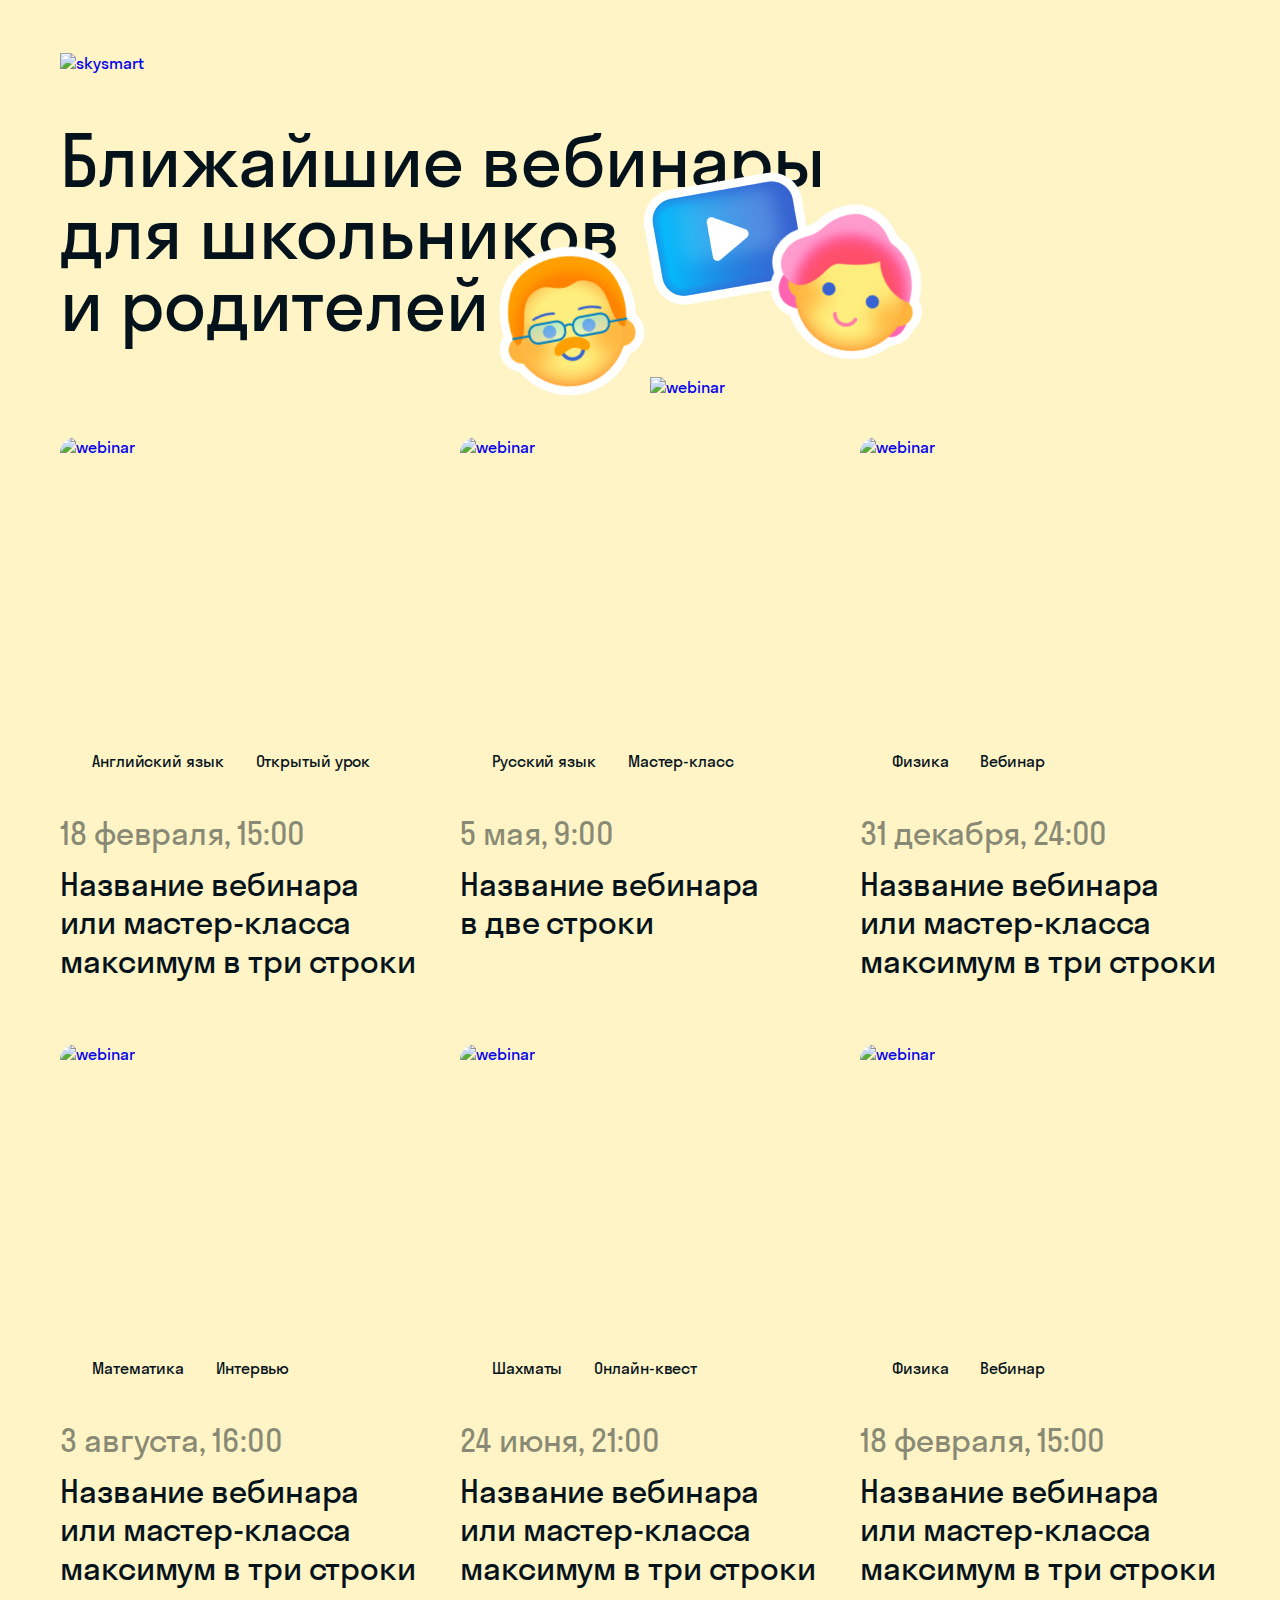
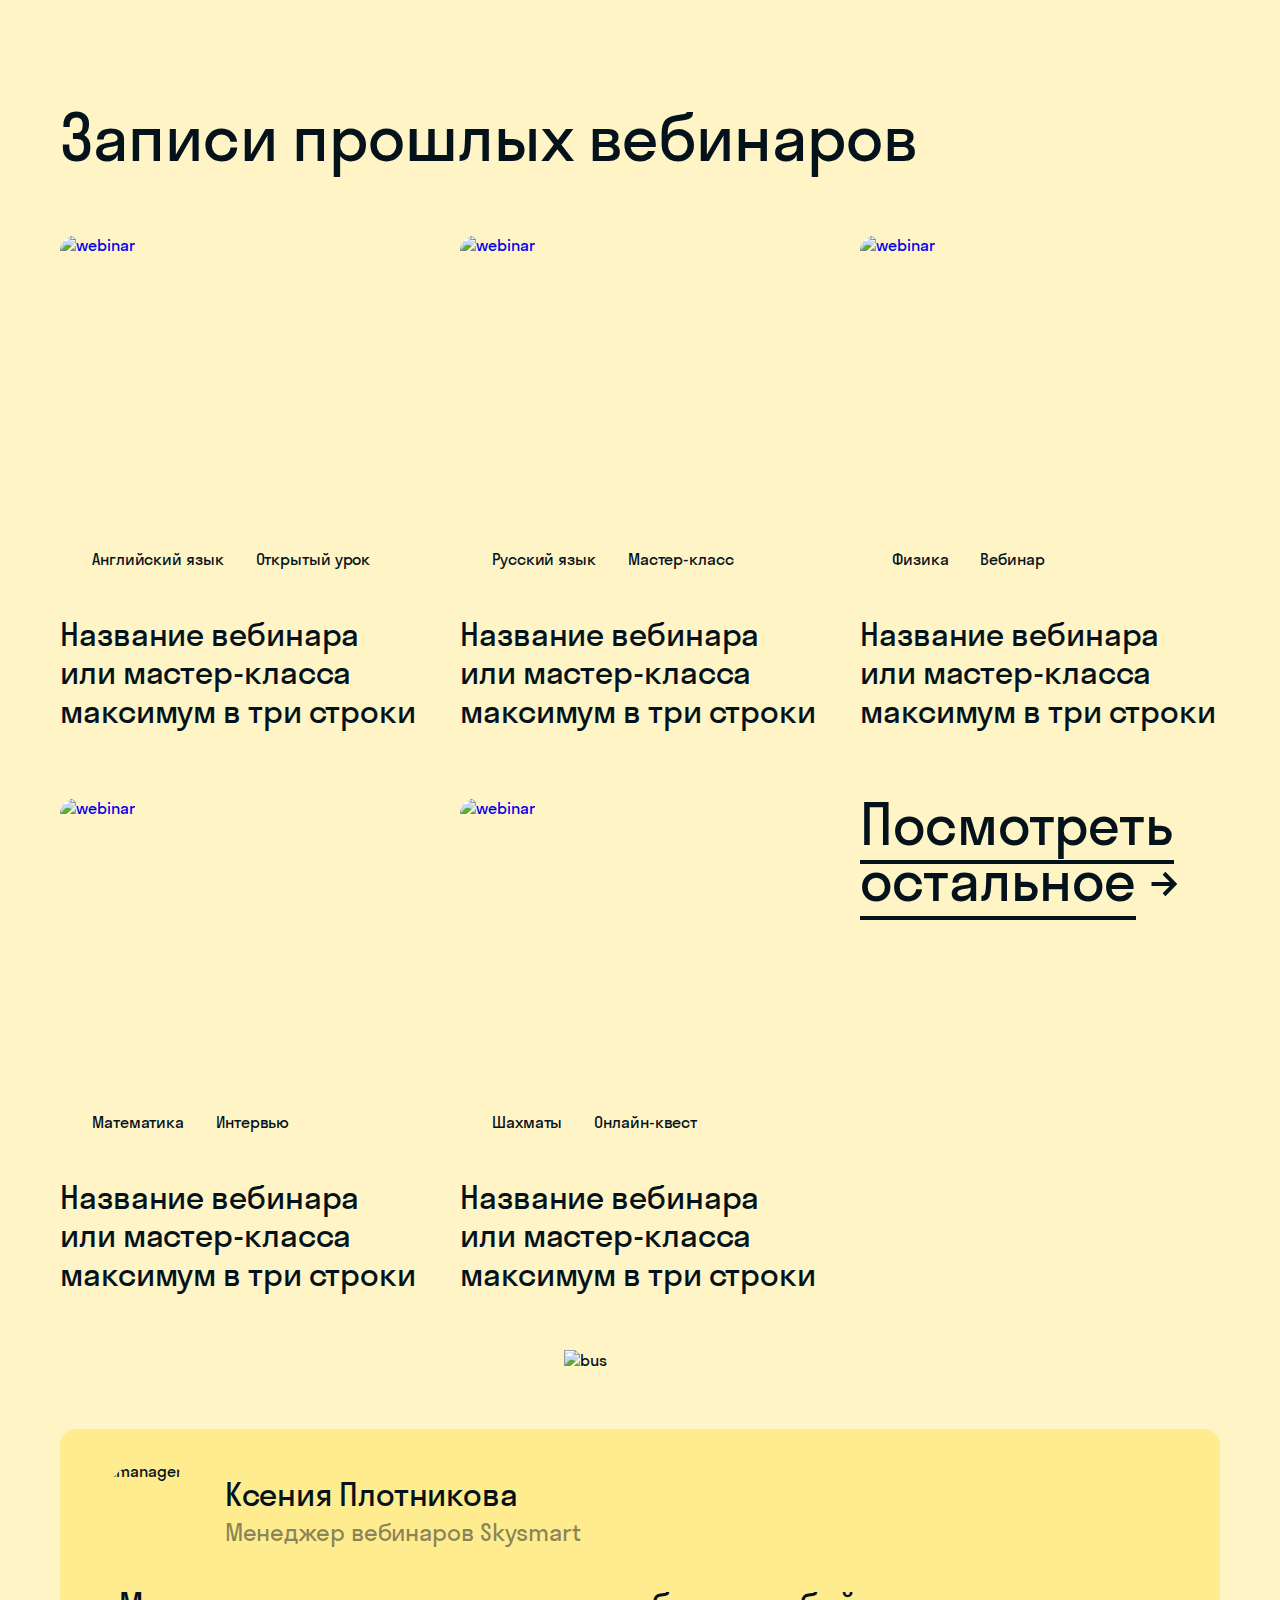
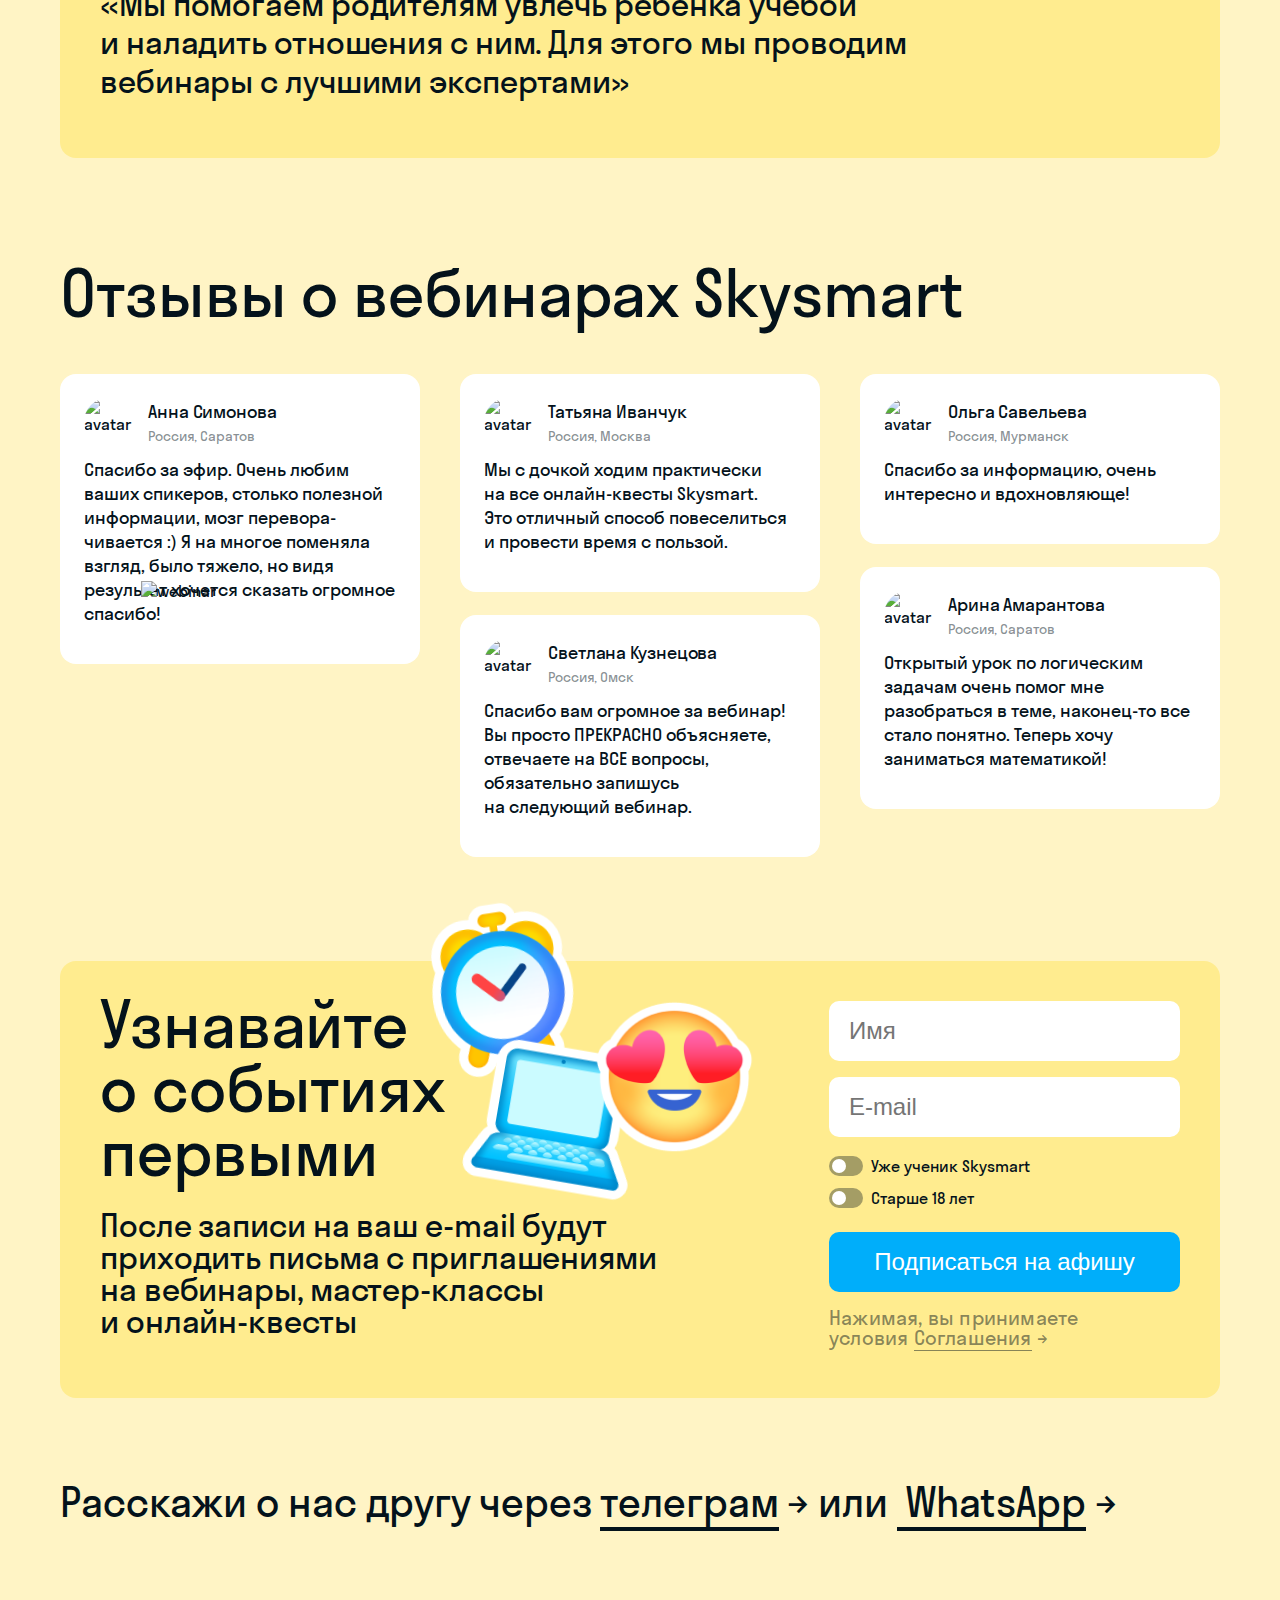
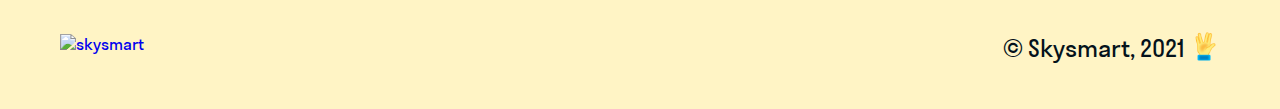
==== commit debf7157: "main page is ready" ====
--- a/app/index.html
+++ b/app/index.html
@@ -12,13 +12,16 @@
     <!-- Header -->
     <header class="header">
         <div class="container">
-            <div class="header__logo">
-                <img src="../images/logo.svg" alt="skysmart">
-            </div>
+            <a href="#" class="logo-link">
+                <div class="header__logo">
+                    <img src="../images/logo.png" alt="skysmart">
+                </div>
+            </a>
         </div>
     </header>
     <!-- Header END -->
 
+    <!-- Main -->
     <main class="main">
         <!-- Page title -->
         <section class="page-title">
@@ -459,6 +462,7 @@
         </section>
         <!-- Past webinars END -->
 
+        <!-- Tagline -->
         <section class="tagline">
             <div class="container">
                 <div class="tagline__content">
@@ -491,8 +495,195 @@
                 </div>
             </div>
         </section>
+        <!-- Tagline END -->
+
+        <!-- Coments -->
+        <section class="coments">
+            <div class="container">
+                <div class="section-title">
+                    <h2>Отзывы о вебинарах Skysmart</h2>
+                </div>
+                <div class="coments__sticker">
+                    <picture>
+                        <img src="../images/stickers/learn-new.png"
+                             srcset="../images/stickers/learn-new@2x.png 2x, ../images/stickers/learn-new@3x.png 3x"
+                             alt="webinar">
+                    </picture>
+                </div>
+                <div class="coments__wrapper">
+                    
+                    <!-- Coment 1 -->
+                    <div class="coment">
+                        
+                        <div class="person">
+                            <div class="person__img">
+                                <img src="../images/coments/avatar-1.png" alt="avatar">
+                            </div>
+                            <div class="person__info">
+                                <span class="person__name">Анна Симонова</span>
+                                <span class="person__position">Россия, Саратов</span>
+                            </div>
+                        </div>
+                        <div class="coment__text">
+                            Спасибо за эфир. Очень любим ваших спикеров, столько полезной информации,
+                            мозг перевора- чивается :) Я на многое поменяла взгляд, было тяжело,
+                            но видя результат хочется сказать огромное спасибо!
+                        </div>
+                    </div>
+
+                    <!-- Coment 2 -->
+                    <div class="coment">
+                        <div class="person">
+                            <div class="person__img">
+                                <img src="../images/coments/avatar-2.png" alt="avatar">
+                            </div>
+                            <div class="person__info">
+                                <span class="person__name">Татьяна Иванчук</span>
+                                <span class="person__position">Россия, Москва</span>
+                            </div>
+                        </div>
+                        <div class="coment__text">
+                            Мы с дочкой ходим практически на все онлайн-квесты Skysmart. Это отличный
+                            способ повеселиться и провести время с пользой.
+                        </div>
+                    </div>
+
+                    <!-- Coment 3 -->
+                    <div class="coment">
+                        <div class="person">
+                            <div class="person__img">
+                                <img src="../images/coments/avatar-3.png" alt="avatar">
+                            </div>
+                            <div class="person__info">
+                                <span class="person__name">Ольга Савельева</span>
+                                <span class="person__position">Россия, Мурманск</span>
+                            </div>
+                        </div>
+                        <div class="coment__text">
+                            Спасибо за информацию, очень интересно и вдохновляюще!
+                        </div>
+                    </div>
+
+                    <!-- Coment 4 -->
+                    <div class="coment">
+                        <div class="person">
+                            <div class="person__img">
+                                <img src="../images/coments/avatar-4.png" alt="avatar">
+                            </div>
+                            <div class="person__info">
+                                <span class="person__name">Светлана Кузнецова</span>
+                                <span class="person__position">Россия, Омск</span>
+                            </div>
+                        </div>
+                        <div class="coment__text">
+                            Спасибо вам огромное за вебинар! Вы просто ПРЕКРАСНО объясняете,
+                            отвечаете на ВСЕ вопросы, обязательно запишусь на следующий вебинар.
+                        </div>
+                    </div>
+
+                    <!-- Coment 5 -->
+                    <div class="coment">
+                        <div class="person">
+                            <div class="person__img">
+                                <img src="../images/coments/avatar-5.png" alt="avatar">
+                            </div>
+                            <div class="person__info">
+                                <span class="person__name">Арина Амарантова</span>
+                                <span class="person__position">Россия, Саратов</span>
+                            </div>
+                        </div>
+                        <div class="coment__text">
+                            Открытый урок по логическим задачам очень помог мне разобраться в теме,
+                            наконец-то все стало понятно. Теперь хочу заниматься математикой!
+                        </div>
+                    </div>
+                </div>
+            </div>
+        </section>
+        <!-- Coments END -->
+
+        <!-- Page form -->
+        <section class="page-form">
+            <div class="container">
+                <div class="page-form__inner">
+                    <div class="page-form__label">
+                        <div class="section-title">
+                            <h2>Узнавайте о событиях первыми</h2>
+                            <span class="emoji emoji-clocks"></span>
+                            <span class="emoji emoji-inlove emoji--only-desktop"></span>
+                            <span class="emoji emoji-laptop emoji--only-desktop"></span>
+                        </div>
+                        
+                        <div class="page-form__text">
+                            После записи на ваш e-mail будут приходить письма с приглашениями на вебинары,
+                            мастер-классы<br> и онлайн-квесты
+                        </div>
+                    </div>
+                    <div class="page-form__form-block">
+                        <form class="form">
+                            <div class="form__input-wrapper">
+                                <input type="text" class="form-name form-input" name="name" required placeholder="Имя">
+                                <input type="text" class="form-emal form-input" name="emai" required placeholder="E-mail">
+                                <label class="switch">
+                                    <input type="checkbox" name="student">
+                                    <span class="slider round"></span>
+                                    <span class="switch__text">Уже ученик Skysmart</span>
+                                </label>
+                                <label class="switch">
+                                    <input type="checkbox" name="18-years">
+                                    <span class="slider round"></span>
+                                    <span class="switch__text">Старше 18 лет</span>
+                                </label>
+                                <button href="#" type="submit" class="form-btn">Подписаться на афишу</button>
+                            </div>
+                        </form>
+                        <div class="form-error"></div> 
+                        <div class="form-license">
+                            <div class="form-license__text">
+                                Нажимая, вы принимаете<br>условия
+                                <a href="#" class="form-license__link"><span>Соглашения</span> →</a>
+                            </div>
+                        </div>
+                    </div>
+                </div>
+                
+            </div>
+        </section>
+        <!-- Page form END -->
+
+        <!-- Tell about -->
+        <section class="tell-about">
+            <div class="container">
+                <div class="tell-about__text">
+                    Расскажи о нас другу через
+                    <a class="tell-about__link tg-link" href="#">телеграм</a> → или
+                    <a class="tell-about__link whatshApp-link" href="#"> WhatsApp</a> →
+                </div>
+            </div>
+        </section>
+        <!-- Tell about  END-->
 
     </main>
+    <!-- Main END -->
+
+    <!-- Footer -->
+    <footer class="footer">
+        <div class="container">
+            <div class="footer__inner">
+                <a href="#" class="logo-link">
+                    <div class="footer__logo">
+                        <img src="../images/logo.png" alt="skysmart">
+                    </div>
+                </a>
+
+                <div class="footer__trademark">
+                    <span>&#xa9; Skysmart, 2021</span>
+                    <span class="emoji emoji-spoke"></span>
+                </div>
+            </div>
+            
+        </div>
+    </footer>
 
 </body>
 </html>--- a/app/css/style.min.css
+++ b/app/css/style.min.css
@@ -1,2 +1,2 @@
-@font-face{font-family:"Stratos LC Web";src:url(../fonts/StratosLCWeb-Regular.woff),url(../fonts/StratosLCWeb-Regular.woff2),url(../fonts/StratosLCWeb-Regular.ttf);font-weight:normal;font-display:swap;font-style:normal}@font-face{font-family:"Stratos LC Web";src:url(../fonts/StratosLCWeb-Light.woff),url(../fonts/StratosLCWeb-Light.woff2),url(../fonts/StratosLCWeb-Light.ttf);font-weight:300;font-display:swap;font-style:normal}@font-face{font-family:"Stratos LC Web";src:url(../fonts/StratosLCWeb-Medium.woff),url(../fonts/StratosLCWeb-Medium.woff2),url(../fonts/StratosLCWeb-Medium.ttf);font-weight:500;font-display:swap;font-style:normal}@font-face{font-family:"Stratos LC Web";src:url(../fonts/StratosLCWeb-Bold.woff),url(../fonts/StratosLCWeb-Bold.woff2),url(../fonts/StratosLCWeb-Bold.ttf);font-weight:bold;font-display:swap;font-style:normal}*,html,body{-webkit-box-sizing:border-box;box-sizing:border-box}body{margin:0;padding:0;font-family:"Stratos LC Web",serif;background-color:#FFF4C5;color:#04121B}h1,h2,h3,h4,h5,h6{margin:0;padding:0}a{text-decoration:none}ul,li{margin:0;padding:0;list-style-type:none}p{margin:0;padding:0}.container{width:95%;max-width:1160px;height:auto;margin:0 auto}.emoji{display:inline-block}@media (max-width: 809px){.emoji.emoji-teacher-man{width:114px;height:114px;background-image:url("../images/emoji/emoji-teacher-man_mob.png");background-position:center;background-size:cover}}@media (max-width: 809px) and (-webkit-min-device-pixel-ratio: 2), (max-width: 809px) and (-o-min-device-pixel-ratio: 2/1), (max-width: 809px) and (min-resolution: 192dpi), (max-width: 809px) and (min-resolution: 2dppx){.emoji.emoji-teacher-man{background-image:url("../images/emoji/emoji-teacher-man_mob@2x.png");background-position:center;background-size:cover}}@media (max-width: 809px) and (-webkit-min-device-pixel-ratio: 3), (max-width: 809px) and (-o-min-device-pixel-ratio: 3/1), (max-width: 809px) and (min-resolution: 3dppx){.emoji.emoji-teacher-man{background-image:url("../images/emoji/emoji-teacher-man_mob@3x.png");background-position:center;background-size:cover}}@media (min-width: 810px){.emoji.emoji-teacher-man{width:184px;height:184px;background-image:url("../images/emoji/emoji-teacher-man_desk.png");background-position:center;background-size:cover}}@media (min-width: 810px) and (-webkit-min-device-pixel-ratio: 2), (min-width: 810px) and (-o-min-device-pixel-ratio: 2/1), (min-width: 810px) and (min-resolution: 192dpi), (min-width: 810px) and (min-resolution: 2dppx){.emoji.emoji-teacher-man{background-image:url("../images/emoji/emoji-teacher-man_desk@2x.png");background-position:center;background-size:cover}}@media (min-width: 810px) and (-webkit-min-device-pixel-ratio: 3), (min-width: 810px) and (-o-min-device-pixel-ratio: 3/1), (min-width: 810px) and (min-resolution: 3dppx){.emoji.emoji-teacher-man{background-image:url("../images/emoji/emoji-teacher-man_desk@3x.png");background-position:center;background-size:cover}}@media (max-width: 809px){.emoji.emoji-video{width:114px;height:114px;background-image:url("../images/emoji/emoji-video_mob.png");background-position:center;background-size:cover}}@media (max-width: 809px) and (-webkit-min-device-pixel-ratio: 2), (max-width: 809px) and (-o-min-device-pixel-ratio: 2/1), (max-width: 809px) and (min-resolution: 192dpi), (max-width: 809px) and (min-resolution: 2dppx){.emoji.emoji-video{background-image:url("../images/emoji/emoji-video_mob@2x.png");background-position:center;background-size:cover}}@media (max-width: 809px) and (-webkit-min-device-pixel-ratio: 3), (max-width: 809px) and (-o-min-device-pixel-ratio: 3/1), (max-width: 809px) and (min-resolution: 3dppx){.emoji.emoji-video{background-image:url("../images/emoji/emoji-video_mob@3x.png");background-position:center;background-size:cover}}@media (min-width: 810px){.emoji.emoji-video{width:184px;height:184px;background-image:url("../images/emoji/emoji-video_desk.png");background-position:center;background-size:cover}}@media (min-width: 810px) and (-webkit-min-device-pixel-ratio: 2), (min-width: 810px) and (-o-min-device-pixel-ratio: 2/1), (min-width: 810px) and (min-resolution: 192dpi), (min-width: 810px) and (min-resolution: 2dppx){.emoji.emoji-video{background-image:url("../images/emoji/emoji-video_desk@2x.png");background-position:center;background-size:cover}}@media (min-width: 810px) and (-webkit-min-device-pixel-ratio: 3), (min-width: 810px) and (-o-min-device-pixel-ratio: 3/1), (min-width: 810px) and (min-resolution: 3dppx){.emoji.emoji-video{background-image:url("../images/emoji/emoji-video_desk@3x.png");background-position:center;background-size:cover}}@media (max-width: 809px){.emoji.emoji-teen-girl{width:114px;height:114px;background-image:url("../images/emoji/emoji-teen-girl_mob.png");background-position:center;background-size:cover}}@media (max-width: 809px) and (-webkit-min-device-pixel-ratio: 2), (max-width: 809px) and (-o-min-device-pixel-ratio: 2/1), (max-width: 809px) and (min-resolution: 192dpi), (max-width: 809px) and (min-resolution: 2dppx){.emoji.emoji-teen-girl{background-image:url("../images/emoji/emoji-teen-girl_mob@2x.png");background-position:center;background-size:cover}}@media (max-width: 809px) and (-webkit-min-device-pixel-ratio: 3), (max-width: 809px) and (-o-min-device-pixel-ratio: 3/1), (max-width: 809px) and (min-resolution: 3dppx){.emoji.emoji-teen-girl{background-image:url("../images/emoji/emoji-teen-girl_mob@3x.png");background-position:center;background-size:cover}}@media (min-width: 810px){.emoji.emoji-teen-girl{width:184px;height:184px;background-image:url("../images/emoji/emoji-teen-girl_desk.png");background-position:center;background-size:cover}}@media (min-width: 810px) and (-webkit-min-device-pixel-ratio: 2), (min-width: 810px) and (-o-min-device-pixel-ratio: 2/1), (min-width: 810px) and (min-resolution: 192dpi), (min-width: 810px) and (min-resolution: 2dppx){.emoji.emoji-teen-girl{background-image:url("../images/emoji/emoji-teen-girl_desk@2x.png");background-position:center;background-size:cover}}@media (min-width: 810px) and (-webkit-min-device-pixel-ratio: 3), (min-width: 810px) and (-o-min-device-pixel-ratio: 3/1), (min-width: 810px) and (min-resolution: 3dppx){.emoji.emoji-teen-girl{background-image:url("../images/emoji/emoji-teen-girl_desk@3x.png");background-position:center;background-size:cover}}.emoji--only-desktop{display:none}@media (min-width: 810px){.emoji--only-desktop{display:inline-block}}.emoji--only-mobile{display:none}@media (max-width: 809px){.emoji--only-mobile{display:inline-block}}.header{padding-top:18px;padding-bottom:19px}@media (min-width: 810px){.header{padding-top:53px;padding-bottom:40px}}.header__logo{display:inline-block;width:131px;height:15px;overflow:hidden;position:relative}.header__logo img{width:inherit;height:inherit;position:absolute;top:50%;left:50%;-webkit-transform:translate(-50%, -50%);-ms-transform:translate(-50%, -50%);transform:translate(-50%, -50%);-o-object-fit:cover;object-fit:cover}@media (min-width: 810px){.header__logo{width:238px;height:28px;overflow:hidden;position:relative}.header__logo img{width:inherit;height:inherit;position:absolute;top:50%;left:50%;-webkit-transform:translate(-50%, -50%);-ms-transform:translate(-50%, -50%);transform:translate(-50%, -50%);-o-object-fit:cover;object-fit:cover}}.page-title .container{position:relative}.page-title h1{width:100%;font-size:40px;font-weight:normal;line-height:100%;letter-spacing:-0.1px}@media (min-width: 810px){.page-title h1{max-width:888px;font-size:72px}}.page-title .emoji{margin:-11px;position:absolute}@media (min-width: 810px){.page-title .emoji{margin:-18px}}.page-title .emoji-teacher-man{bottom:-98px;left:10px;-webkit-transform:rotate(-10.26deg);-ms-transform:rotate(-10.26deg);transform:rotate(-10.26deg)}@media (min-width: 810px){.page-title .emoji-teacher-man{top:122px;left:434px}}.page-title .emoji-video{left:122px;bottom:-75px}@media (min-width: 810px){.page-title .emoji-video{top:40px;left:594px}}.page-title .emoji-teen-girl{left:196px;bottom:-102px;-webkit-transform:rotate(16.19deg);-ms-transform:rotate(16.19deg);transform:rotate(16.19deg)}@media (min-width: 810px){.page-title .emoji-teen-girl{top:86px;left:714px}}@media (max-width: 809px){.section-title{margin-bottom:-8px}}.section-title h2{font-weight:normal;font-size:32px;line-height:100%;letter-spacing:-0.1px;-webkit-font-feature-settings:'pnum' on, 'lnum' on;font-feature-settings:'pnum' on, 'lnum' on}@media (min-width: 810px){.section-title h2{font-size:64px}}.webinar{width:300px;height:435px;margin-top:40px;position:relative}@media (min-width: 810px){.webinar{width:360px;height:542px;margin-top:65px}}.webinar__sticker{width:153px;height:131px;overflow:hidden;position:absolute;top:-48px;left:147px;z-index:100}.webinar__sticker picture{width:inherit;height:inherit}.webinar__sticker picture img{width:inherit;height:inherit;-o-object-fit:cover;object-fit:cover;-o-object-position:center;object-position:center}@media (min-width: 810px){.webinar__sticker{width:209px;height:179px;overflow:hidden;top:-60px;left:190px}.webinar__sticker picture{width:inherit;height:inherit}.webinar__sticker picture img{width:inherit;height:inherit;-o-object-fit:cover;object-fit:cover;-o-object-position:center;object-position:center}}.webinar__img-wrapp{background-color:transparent;-webkit-transition:all 0.1s ease-in-out;-o-transition:all 0.1s ease-in-out;transition:all 0.1s ease-in-out;width:300px;height:300px;overflow:hidden;border-radius:16px;position:relative}.webinar__img-wrapp picture{width:inherit;height:inherit}.webinar__img-wrapp picture img{width:inherit;height:inherit;-o-object-fit:cover;object-fit:cover;-o-object-position:center;object-position:center}@media (min-width: 810px){.webinar__img-wrapp{width:360px;height:360px;overflow:hidden}.webinar__img-wrapp picture{width:inherit;height:inherit}.webinar__img-wrapp picture img{width:inherit;height:inherit;-o-object-fit:cover;object-fit:cover;-o-object-position:center;object-position:center}}.webinar__back{width:100%;height:auto;padding:24px;padding-bottom:0;font-size:32px;line-height:120%;letter-spacing:-0.1px;-webkit-font-feature-settings:'pnum' on, 'lnum' on;font-feature-settings:'pnum' on, 'lnum' on;color:transparent;position:absolute;top:0}@media (min-width: 810px){.webinar__back{font-size:40px}}.webinar__icons{display:-webkit-box;display:-ms-flexbox;display:flex;margin-left:14px;margin-bottom:14px;-webkit-box-orient:vertical;-webkit-box-direction:normal;-ms-flex-direction:column;flex-direction:column;-webkit-box-pack:start;-ms-flex-pack:start;justify-content:flex-start;-webkit-box-align:start;-ms-flex-align:start;align-items:flex-start;position:absolute;bottom:0;left:0;color:#04121B}@media (min-width: 810px){.webinar__icons{margin-left:20px;margin-bottom:20px;-webkit-box-orient:horizontal;-webkit-box-direction:normal;-ms-flex-direction:row;flex-direction:row;-webkit-box-align:center;-ms-flex-align:center;align-items:center}}.webinar__icons span{display:block;margin-top:8px;padding:6px 12px;border-radius:6px;font-size:16px;font-weight:normal;line-height:120%;letter-spacing:-0.1px;background-color:#FFF4C5}@media (min-width: 810px){.webinar__icons span{margin-left:8px;margin-top:0}}.webinar__icons span:first-child{margin-left:0;margin-top:0}.webinar__info{margin-top:16px}@media (min-width: 810px){.webinar__info{margin-top:20px}}.webinar__date{font-weight:normal;font-size:24px;line-height:100%;letter-spacing:-0.1px;color:rgba(4,18,27,0.48);-webkit-font-feature-settings:'pnum' on, 'lnum' on;font-feature-settings:'pnum' on, 'lnum' on}@media (min-width: 810px){.webinar__date{font-size:32px}}.webinar__name{margin-top:8px}@media (min-width: 810px){.webinar__name{margin-top:16px}}.webinar__name h3{font-weight:normal;font-size:24px;line-height:120%;letter-spacing:-0.1px;-webkit-font-feature-settings:'pnum' on, 'lnum' on;font-feature-settings:'pnum' on, 'lnum' on;color:#04121B;-webkit-transition:all 0.1s ease-in-out;-o-transition:all 0.1s ease-in-out;transition:all 0.1s ease-in-out}@media (min-width: 810px){.webinar__name h3{font-size:32px}}.webinar:hover .webinar__name h3{color:#00AEFA;-webkit-text-decoration-line:underline;text-decoration-line:underline;-webkit-transition:all 0.1s ease-in-out;-o-transition:all 0.1s ease-in-out;transition:all 0.1s ease-in-out}.webinar:hover .webinar__img-wrapp{background-color:#FF64B0;-webkit-transition:all 0.1s ease-in-out;-o-transition:all 0.1s ease-in-out;transition:all 0.1s ease-in-out}.webinar:hover .webinar__img-wrapp img{opacity:0}.webinar:hover .webinar__back{color:#fff}.webinars-list{width:100%;height:auto;display:-webkit-box;display:-ms-flexbox;display:flex;-ms-flex-wrap:wrap;flex-wrap:wrap;-webkit-box-orient:vertical;-webkit-box-direction:normal;-ms-flex-direction:column;flex-direction:column;-webkit-box-align:center;-ms-flex-align:center;align-items:center;-webkit-box-pack:justify;-ms-flex-pack:justify;justify-content:space-between}@media (min-width: 810px){.webinars-list{-webkit-box-orient:horizontal;-webkit-box-direction:normal;-ms-flex-direction:row;flex-direction:row;-webkit-box-align:start;-ms-flex-align:start;align-items:flex-start}}.upcoming-webinars{margin-top:100px}@media (min-width: 810px){.upcoming-webinars{margin-top:31px}}.past-webinars{width:100%;height:auto;margin-top:64px}@media (min-width: 810px){.past-webinars{margin-top:120px}}.past-webinars .webinar{height:403px}@media (min-width: 810px){.past-webinars .webinar{height:498px}}.go-more-webinars{width:300px;height:auto;margin-top:24px}@media (min-width: 810px){.go-more-webinars{width:360px;margin-top:64px}}.go-more-webinars a{font-weight:normal;font-size:32px;line-height:100%;letter-spacing:-0.1px;-webkit-font-feature-settings:'pnum' on, 'lnum' on;font-feature-settings:'pnum' on, 'lnum' on;color:#04121B}.go-more-webinars a span{border-bottom:2px solid #04121B}@media (min-width: 810px){.go-more-webinars a span{border-bottom:4px solid #04121B}}@media (min-width: 810px){.go-more-webinars a{font-size:56px}}.go-more-webinars:hover a{color:#00AEFA}.go-more-webinars:hover a span{border-bottom:2px solid #00AEFA}@media (min-width: 810px){.go-more-webinars:hover a span{border-bottom:4px solid #00AEFA}}.person{width:100%;max-width:481px;display:-webkit-box;display:-ms-flexbox;display:flex;-webkit-box-pack:justify;-ms-flex-pack:justify;justify-content:space-between;-webkit-box-align:start;-ms-flex-align:start;align-items:flex-start}@media (min-width: 810px){.person{-webkit-box-align:center;-ms-flex-align:center;align-items:center}}.person__img{display:inline-table;width:76px;height:76px;overflow:hidden;position:relative;border-radius:50%}.person__img img{width:inherit;height:inherit;position:absolute;top:50%;left:50%;-webkit-transform:translate(-50%, -50%);-ms-transform:translate(-50%, -50%);transform:translate(-50%, -50%);-o-object-fit:cover;object-fit:cover}@media (min-width: 810px){.person__img{width:100px;height:100px;overflow:hidden;position:relative}.person__img img{width:inherit;height:inherit;position:absolute;top:50%;left:50%;-webkit-transform:translate(-50%, -50%);-ms-transform:translate(-50%, -50%);transform:translate(-50%, -50%);-o-object-fit:cover;object-fit:cover}}.person__info{display:-webkit-box;display:-ms-flexbox;display:flex;margin-left:24px;-webkit-box-orient:vertical;-webkit-box-direction:normal;-ms-flex-direction:column;flex-direction:column;-webkit-box-align:start;-ms-flex-align:start;align-items:flex-start}.person__name{font-size:24px;line-height:120%;letter-spacing:-0.1px;-webkit-font-feature-settings:'pnum' on, 'lnum' on;font-feature-settings:'pnum' on, 'lnum' on}@media (min-width: 810px){.person__name{font-size:32px}}.person__position{margin-top:4px;font-size:16px;line-height:120%;letter-spacing:-0.1px;-webkit-font-feature-settings:'pnum' on, 'lnum' on;font-feature-settings:'pnum' on, 'lnum' on;color:rgba(4,18,27,0.48)}@media (min-width: 810px){.person__position{font-size:24px}}.tagline{width:100%;margin-top:64px;position:relative}@media (min-width: 810px){.tagline{margin-top:133px}}.tagline__sticker{width:310px;height:265px;overflow:hidden;position:absolute;bottom:-142px;left:5px}.tagline__sticker picture{width:inherit;height:inherit}.tagline__sticker picture img{width:inherit;height:inherit;-o-object-fit:cover;object-fit:cover;-o-object-position:center;object-position:center}@media (min-width: 810px){.tagline__sticker{width:612px;height:504px;overflow:hidden;left:auto;right:104px;bottom:-96px}.tagline__sticker picture{width:inherit;height:inherit}.tagline__sticker picture img{width:inherit;height:inherit;-o-object-fit:cover;object-fit:cover;-o-object-position:center;object-position:center}}.tagline__content{width:100%;height:auto;padding:16px 16px 125px 16px;border-radius:16px;background-color:#FFEC8F}@media (min-width: 810px){.tagline__content{padding:32px 40px 58px 40px}}.tagline__text{width:95%;max-width:928px;margin-top:12px;font-size:24px;line-height:29px;letter-spacing:-0.1px;-webkit-font-feature-settings:'pnum' on, 'lnum' on;font-feature-settings:'pnum' on, 'lnum' on}@media (min-width: 810px){.tagline__text{line-height:120%;margin-top:24px;font-size:32px}}
-/*# sourceMappingURL=[data-uri] */
+@font-face{font-family:"Stratos LC Web";src:url(../fonts/StratosLCWeb-Regular.woff),url(../fonts/StratosLCWeb-Regular.woff2),url(../fonts/StratosLCWeb-Regular.ttf);font-weight:normal;font-display:swap;font-style:normal}@font-face{font-family:"Stratos LC Web";src:url(../fonts/StratosLCWeb-Light.woff),url(../fonts/StratosLCWeb-Light.woff2),url(../fonts/StratosLCWeb-Light.ttf);font-weight:300;font-display:swap;font-style:normal}@font-face{font-family:"Stratos LC Web";src:url(../fonts/StratosLCWeb-Medium.woff),url(../fonts/StratosLCWeb-Medium.woff2),url(../fonts/StratosLCWeb-Medium.ttf);font-weight:500;font-display:swap;font-style:normal}@font-face{font-family:"Stratos LC Web";src:url(../fonts/StratosLCWeb-Bold.woff),url(../fonts/StratosLCWeb-Bold.woff2),url(../fonts/StratosLCWeb-Bold.ttf);font-weight:bold;font-display:swap;font-style:normal}*,html,body{-webkit-box-sizing:border-box;box-sizing:border-box}body{margin:0;padding:0;font-family:"Stratos LC Web",serif;background-color:#FFF4C5;color:#04121B}h1,h2,h3,h4,h5,h6{margin:0;padding:0}a{text-decoration:none}ul,li{margin:0;padding:0;list-style-type:none}p{margin:0;padding:0}.container{width:95%;max-width:1160px;height:auto;margin:0 auto}.emoji{display:inline-block}@media (max-width: 809px){.emoji.emoji-teacher-man{width:114px;height:114px;background-image:url("../images/emoji/emoji-teacher-man_mob.png");background-position:center;background-size:cover}}@media (max-width: 809px) and (-webkit-min-device-pixel-ratio: 2), (max-width: 809px) and (-o-min-device-pixel-ratio: 2/1), (max-width: 809px) and (min-resolution: 192dpi), (max-width: 809px) and (min-resolution: 2dppx){.emoji.emoji-teacher-man{background-image:url("../images/emoji/emoji-teacher-man_mob@2x.png");background-position:center;background-size:cover}}@media (max-width: 809px) and (-webkit-min-device-pixel-ratio: 3), (max-width: 809px) and (-o-min-device-pixel-ratio: 3/1), (max-width: 809px) and (min-resolution: 3dppx){.emoji.emoji-teacher-man{background-image:url("../images/emoji/emoji-teacher-man_mob@3x.png");background-position:center;background-size:cover}}@media (min-width: 810px){.emoji.emoji-teacher-man{width:184px;height:184px;background-image:url("../images/emoji/emoji-teacher-man_desk.png");background-position:center;background-size:cover}}@media (min-width: 810px) and (-webkit-min-device-pixel-ratio: 2), (min-width: 810px) and (-o-min-device-pixel-ratio: 2/1), (min-width: 810px) and (min-resolution: 192dpi), (min-width: 810px) and (min-resolution: 2dppx){.emoji.emoji-teacher-man{background-image:url("../images/emoji/emoji-teacher-man_desk@2x.png");background-position:center;background-size:cover}}@media (min-width: 810px) and (-webkit-min-device-pixel-ratio: 3), (min-width: 810px) and (-o-min-device-pixel-ratio: 3/1), (min-width: 810px) and (min-resolution: 3dppx){.emoji.emoji-teacher-man{background-image:url("../images/emoji/emoji-teacher-man_desk@3x.png");background-position:center;background-size:cover}}@media (max-width: 809px){.emoji.emoji-video{width:114px;height:114px;background-image:url("../images/emoji/emoji-video_mob.png");background-position:center;background-size:cover}}@media (max-width: 809px) and (-webkit-min-device-pixel-ratio: 2), (max-width: 809px) and (-o-min-device-pixel-ratio: 2/1), (max-width: 809px) and (min-resolution: 192dpi), (max-width: 809px) and (min-resolution: 2dppx){.emoji.emoji-video{background-image:url("../images/emoji/emoji-video_mob@2x.png");background-position:center;background-size:cover}}@media (max-width: 809px) and (-webkit-min-device-pixel-ratio: 3), (max-width: 809px) and (-o-min-device-pixel-ratio: 3/1), (max-width: 809px) and (min-resolution: 3dppx){.emoji.emoji-video{background-image:url("../images/emoji/emoji-video_mob@3x.png");background-position:center;background-size:cover}}@media (min-width: 810px){.emoji.emoji-video{width:184px;height:184px;background-image:url("../images/emoji/emoji-video_desk.png");background-position:center;background-size:cover}}@media (min-width: 810px) and (-webkit-min-device-pixel-ratio: 2), (min-width: 810px) and (-o-min-device-pixel-ratio: 2/1), (min-width: 810px) and (min-resolution: 192dpi), (min-width: 810px) and (min-resolution: 2dppx){.emoji.emoji-video{background-image:url("../images/emoji/emoji-video_desk@2x.png");background-position:center;background-size:cover}}@media (min-width: 810px) and (-webkit-min-device-pixel-ratio: 3), (min-width: 810px) and (-o-min-device-pixel-ratio: 3/1), (min-width: 810px) and (min-resolution: 3dppx){.emoji.emoji-video{background-image:url("../images/emoji/emoji-video_desk@3x.png");background-position:center;background-size:cover}}@media (max-width: 809px){.emoji.emoji-teen-girl{width:114px;height:114px;background-image:url("../images/emoji/emoji-teen-girl_mob.png");background-position:center;background-size:cover}}@media (max-width: 809px) and (-webkit-min-device-pixel-ratio: 2), (max-width: 809px) and (-o-min-device-pixel-ratio: 2/1), (max-width: 809px) and (min-resolution: 192dpi), (max-width: 809px) and (min-resolution: 2dppx){.emoji.emoji-teen-girl{background-image:url("../images/emoji/emoji-teen-girl_mob@2x.png");background-position:center;background-size:cover}}@media (max-width: 809px) and (-webkit-min-device-pixel-ratio: 3), (max-width: 809px) and (-o-min-device-pixel-ratio: 3/1), (max-width: 809px) and (min-resolution: 3dppx){.emoji.emoji-teen-girl{background-image:url("../images/emoji/emoji-teen-girl_mob@3x.png");background-position:center;background-size:cover}}@media (min-width: 810px){.emoji.emoji-teen-girl{width:184px;height:184px;background-image:url("../images/emoji/emoji-teen-girl_desk.png");background-position:center;background-size:cover}}@media (min-width: 810px) and (-webkit-min-device-pixel-ratio: 2), (min-width: 810px) and (-o-min-device-pixel-ratio: 2/1), (min-width: 810px) and (min-resolution: 192dpi), (min-width: 810px) and (min-resolution: 2dppx){.emoji.emoji-teen-girl{background-image:url("../images/emoji/emoji-teen-girl_desk@2x.png");background-position:center;background-size:cover}}@media (min-width: 810px) and (-webkit-min-device-pixel-ratio: 3), (min-width: 810px) and (-o-min-device-pixel-ratio: 3/1), (min-width: 810px) and (min-resolution: 3dppx){.emoji.emoji-teen-girl{background-image:url("../images/emoji/emoji-teen-girl_desk@3x.png");background-position:center;background-size:cover}}@media (max-width: 809px){.emoji.emoji-clocks{width:114px;height:114px;background-image:url("../images/emoji/emoji-clocks_mob.png");background-position:center;background-size:cover}}@media (max-width: 809px) and (-webkit-min-device-pixel-ratio: 2), (max-width: 809px) and (-o-min-device-pixel-ratio: 2/1), (max-width: 809px) and (min-resolution: 192dpi), (max-width: 809px) and (min-resolution: 2dppx){.emoji.emoji-clocks{background-image:url("../images/emoji/emoji-clocks_mob@2x.png");background-position:center;background-size:cover}}@media (max-width: 809px) and (-webkit-min-device-pixel-ratio: 3), (max-width: 809px) and (-o-min-device-pixel-ratio: 3/1), (max-width: 809px) and (min-resolution: 3dppx){.emoji.emoji-clocks{background-image:url("../images/emoji/emoji-clocks_mob@3x.png");background-position:center;background-size:cover}}@media (min-width: 810px){.emoji.emoji-clocks{width:184px;height:184px;background-image:url("../images/emoji/emoji-clocks_desk.png");background-position:center;background-size:cover}}@media (min-width: 810px) and (-webkit-min-device-pixel-ratio: 2), (min-width: 810px) and (-o-min-device-pixel-ratio: 2/1), (min-width: 810px) and (min-resolution: 192dpi), (min-width: 810px) and (min-resolution: 2dppx){.emoji.emoji-clocks{background-image:url("../images/emoji/emoji-clocks_desk@2x.png");background-position:center;background-size:cover}}@media (min-width: 810px) and (-webkit-min-device-pixel-ratio: 3), (min-width: 810px) and (-o-min-device-pixel-ratio: 3/1), (min-width: 810px) and (min-resolution: 3dppx){.emoji.emoji-clocks{background-image:url("../images/emoji/emoji-clocks_desk@3x.png");background-position:center;background-size:cover}}@media (max-width: 809px){.emoji.emoji-inlove{width:114px;height:114px;background-image:url("../images/emoji/emoji-inlove_mob.png");background-position:center;background-size:cover}}@media (max-width: 809px) and (-webkit-min-device-pixel-ratio: 2), (max-width: 809px) and (-o-min-device-pixel-ratio: 2/1), (max-width: 809px) and (min-resolution: 192dpi), (max-width: 809px) and (min-resolution: 2dppx){.emoji.emoji-inlove{background-image:url("../images/emoji/emoji-inlove_mob@2x.png");background-position:center;background-size:cover}}@media (max-width: 809px) and (-webkit-min-device-pixel-ratio: 3), (max-width: 809px) and (-o-min-device-pixel-ratio: 3/1), (max-width: 809px) and (min-resolution: 3dppx){.emoji.emoji-inlove{background-image:url("../images/emoji/emoji-inlove_mob@3x.png");background-position:center;background-size:cover}}@media (min-width: 810px){.emoji.emoji-inlove{width:184px;height:184px;background-image:url("../images/emoji/emoji-inlove_desk.png");background-position:center;background-size:cover}}@media (min-width: 810px) and (-webkit-min-device-pixel-ratio: 2), (min-width: 810px) and (-o-min-device-pixel-ratio: 2/1), (min-width: 810px) and (min-resolution: 192dpi), (min-width: 810px) and (min-resolution: 2dppx){.emoji.emoji-inlove{background-image:url("../images/emoji/emoji-inlove_desk@2x.png");background-position:center;background-size:cover}}@media (min-width: 810px) and (-webkit-min-device-pixel-ratio: 3), (min-width: 810px) and (-o-min-device-pixel-ratio: 3/1), (min-width: 810px) and (min-resolution: 3dppx){.emoji.emoji-inlove{background-image:url("../images/emoji/emoji-inlove_desk@3x.png");background-position:center;background-size:cover}}@media (max-width: 809px){.emoji.emoji-laptop{width:114px;height:114px;background-image:url("../images/emoji/emoji-laptop_mob.png");background-position:center;background-size:cover}}@media (max-width: 809px) and (-webkit-min-device-pixel-ratio: 2), (max-width: 809px) and (-o-min-device-pixel-ratio: 2/1), (max-width: 809px) and (min-resolution: 192dpi), (max-width: 809px) and (min-resolution: 2dppx){.emoji.emoji-laptop{background-image:url("../images/emoji/emoji-laptop_mob@2x.png");background-position:center;background-size:cover}}@media (max-width: 809px) and (-webkit-min-device-pixel-ratio: 3), (max-width: 809px) and (-o-min-device-pixel-ratio: 3/1), (max-width: 809px) and (min-resolution: 3dppx){.emoji.emoji-laptop{background-image:url("../images/emoji/emoji-laptop_mob@3x.png");background-position:center;background-size:cover}}@media (min-width: 810px){.emoji.emoji-laptop{width:184px;height:184px;background-image:url("../images/emoji/emoji-laptop_desk.png");background-position:center;background-size:cover}}@media (min-width: 810px) and (-webkit-min-device-pixel-ratio: 2), (min-width: 810px) and (-o-min-device-pixel-ratio: 2/1), (min-width: 810px) and (min-resolution: 192dpi), (min-width: 810px) and (min-resolution: 2dppx){.emoji.emoji-laptop{background-image:url("../images/emoji/emoji-laptop_desk@2x.png");background-position:center;background-size:cover}}@media (min-width: 810px) and (-webkit-min-device-pixel-ratio: 3), (min-width: 810px) and (-o-min-device-pixel-ratio: 3/1), (min-width: 810px) and (min-resolution: 3dppx){.emoji.emoji-laptop{background-image:url("../images/emoji/emoji-laptop_desk@3x.png");background-position:center;background-size:cover}}@media (max-width: 809px){.emoji.emoji-spoke{width:114px;height:114px;background-image:url("../images/emoji/emoji-spoke_mob.png");background-position:center;background-size:cover}}@media (max-width: 809px) and (-webkit-min-device-pixel-ratio: 2), (max-width: 809px) and (-o-min-device-pixel-ratio: 2/1), (max-width: 809px) and (min-resolution: 192dpi), (max-width: 809px) and (min-resolution: 2dppx){.emoji.emoji-spoke{background-image:url("../images/emoji/emoji-spoke_mob@2x.png");background-position:center;background-size:cover}}@media (max-width: 809px) and (-webkit-min-device-pixel-ratio: 3), (max-width: 809px) and (-o-min-device-pixel-ratio: 3/1), (max-width: 809px) and (min-resolution: 3dppx){.emoji.emoji-spoke{background-image:url("../images/emoji/emoji-spoke_mob@3x.png");background-position:center;background-size:cover}}@media (min-width: 810px){.emoji.emoji-spoke{width:184px;height:184px;background-image:url("../images/emoji/emoji-spoke_desk.png");background-position:center;background-size:cover}}@media (min-width: 810px) and (-webkit-min-device-pixel-ratio: 2), (min-width: 810px) and (-o-min-device-pixel-ratio: 2/1), (min-width: 810px) and (min-resolution: 192dpi), (min-width: 810px) and (min-resolution: 2dppx){.emoji.emoji-spoke{background-image:url("../images/emoji/emoji-spoke_desk@2x.png");background-position:center;background-size:cover}}@media (min-width: 810px) and (-webkit-min-device-pixel-ratio: 3), (min-width: 810px) and (-o-min-device-pixel-ratio: 3/1), (min-width: 810px) and (min-resolution: 3dppx){.emoji.emoji-spoke{background-image:url("../images/emoji/emoji-spoke_desk@3x.png");background-position:center;background-size:cover}}.emoji--only-desktop{display:none}@media (min-width: 810px){.emoji--only-desktop{display:inline-block}}.emoji--only-mobile{display:none}@media (max-width: 809px){.emoji--only-mobile{display:inline-block}}.header{padding-top:18px;padding-bottom:19px}@media (min-width: 810px){.header{padding-top:53px;padding-bottom:40px}}.header__logo{display:inline-block;width:131px;height:16px;overflow:hidden;position:relative}.header__logo img{width:inherit;height:inherit;position:absolute;top:50%;left:50%;-webkit-transform:translate(-50%, -50%);-ms-transform:translate(-50%, -50%);transform:translate(-50%, -50%);-o-object-fit:cover;object-fit:cover}@media (min-width: 810px){.header__logo{width:238px;height:28px;overflow:hidden;position:relative}.header__logo img{width:inherit;height:inherit;position:absolute;top:50%;left:50%;-webkit-transform:translate(-50%, -50%);-ms-transform:translate(-50%, -50%);transform:translate(-50%, -50%);-o-object-fit:cover;object-fit:cover}}.page-title .container{position:relative}.page-title h1{width:100%;font-size:40px;font-weight:normal;line-height:100%;letter-spacing:-0.1px}@media (min-width: 810px){.page-title h1{max-width:888px;font-size:72px}}.page-title .emoji{margin:-11px;position:absolute}@media (min-width: 810px){.page-title .emoji{margin:-18px}}.page-title .emoji-teacher-man{bottom:-98px;left:10px;-webkit-transform:rotate(-10.26deg);-ms-transform:rotate(-10.26deg);transform:rotate(-10.26deg)}@media (min-width: 810px){.page-title .emoji-teacher-man{top:122px;left:434px}}.page-title .emoji-video{left:122px;bottom:-75px}@media (min-width: 810px){.page-title .emoji-video{top:40px;left:594px}}.page-title .emoji-teen-girl{left:196px;bottom:-102px;-webkit-transform:rotate(16.19deg);-ms-transform:rotate(16.19deg);transform:rotate(16.19deg)}@media (min-width: 810px){.page-title .emoji-teen-girl{top:86px;left:714px}}@media (max-width: 809px){.section-title{margin-bottom:-8px}}.section-title h2{font-weight:normal;font-size:32px;line-height:100%;letter-spacing:-0.1px;-webkit-font-feature-settings:'pnum' on, 'lnum' on;font-feature-settings:'pnum' on, 'lnum' on}@media (min-width: 810px){.section-title h2{font-size:64px}}.webinar{width:300px;height:435px;margin-top:40px;position:relative}@media (min-width: 810px){.webinar{width:360px;height:542px;margin-top:65px}}.webinar__sticker{width:153px;height:131px;overflow:hidden;position:absolute;top:-48px;left:147px;z-index:100}.webinar__sticker picture{width:inherit;height:inherit}.webinar__sticker picture img{width:inherit;height:inherit;-o-object-fit:cover;object-fit:cover;-o-object-position:center;object-position:center}@media (min-width: 810px){.webinar__sticker{width:209px;height:179px;overflow:hidden;top:-60px;left:190px}.webinar__sticker picture{width:inherit;height:inherit}.webinar__sticker picture img{width:inherit;height:inherit;-o-object-fit:cover;object-fit:cover;-o-object-position:center;object-position:center}}.webinar__img-wrapp{background-color:transparent;-webkit-transition:all 0.1s ease-in-out;-o-transition:all 0.1s ease-in-out;transition:all 0.1s ease-in-out;width:300px;height:300px;overflow:hidden;border-radius:16px;position:relative}.webinar__img-wrapp picture{width:inherit;height:inherit}.webinar__img-wrapp picture img{width:inherit;height:inherit;-o-object-fit:cover;object-fit:cover;-o-object-position:center;object-position:center}@media (min-width: 810px){.webinar__img-wrapp{width:360px;height:360px;overflow:hidden}.webinar__img-wrapp picture{width:inherit;height:inherit}.webinar__img-wrapp picture img{width:inherit;height:inherit;-o-object-fit:cover;object-fit:cover;-o-object-position:center;object-position:center}}.webinar__back{width:100%;height:auto;padding:24px;padding-bottom:0;font-size:32px;line-height:120%;letter-spacing:-0.1px;-webkit-font-feature-settings:'pnum' on, 'lnum' on;font-feature-settings:'pnum' on, 'lnum' on;color:transparent;position:absolute;top:0}@media (min-width: 810px){.webinar__back{font-size:40px}}.webinar__icons{display:-webkit-box;display:-ms-flexbox;display:flex;margin-left:14px;margin-bottom:14px;-webkit-box-orient:vertical;-webkit-box-direction:normal;-ms-flex-direction:column;flex-direction:column;-webkit-box-pack:start;-ms-flex-pack:start;justify-content:flex-start;-webkit-box-align:start;-ms-flex-align:start;align-items:flex-start;position:absolute;bottom:0;left:0;color:#04121B}@media (min-width: 810px){.webinar__icons{margin-left:20px;margin-bottom:20px;-webkit-box-orient:horizontal;-webkit-box-direction:normal;-ms-flex-direction:row;flex-direction:row;-webkit-box-align:center;-ms-flex-align:center;align-items:center}}.webinar__icons span{display:block;margin-top:8px;padding:6px 12px;border-radius:6px;font-size:16px;font-weight:normal;line-height:120%;letter-spacing:-0.1px;background-color:#FFF4C5}@media (min-width: 810px){.webinar__icons span{margin-left:8px;margin-top:0}}.webinar__icons span:first-child{margin-left:0;margin-top:0}.webinar__info{margin-top:16px}@media (min-width: 810px){.webinar__info{margin-top:20px}}.webinar__date{font-weight:normal;font-size:24px;line-height:100%;letter-spacing:-0.1px;color:rgba(4,18,27,0.48);-webkit-font-feature-settings:'pnum' on, 'lnum' on;font-feature-settings:'pnum' on, 'lnum' on}@media (min-width: 810px){.webinar__date{font-size:32px}}.webinar__name{margin-top:8px}@media (min-width: 810px){.webinar__name{margin-top:16px}}.webinar__name h3{font-weight:normal;font-size:24px;line-height:120%;letter-spacing:-0.1px;-webkit-font-feature-settings:'pnum' on, 'lnum' on;font-feature-settings:'pnum' on, 'lnum' on;color:#04121B;-webkit-transition:all 0.1s ease-in-out;-o-transition:all 0.1s ease-in-out;transition:all 0.1s ease-in-out}@media (min-width: 810px){.webinar__name h3{font-size:32px}}.webinar:hover .webinar__name h3{color:#00AEFA;-webkit-text-decoration-line:underline;text-decoration-line:underline;-webkit-transition:all 0.1s ease-in-out;-o-transition:all 0.1s ease-in-out;transition:all 0.1s ease-in-out}.webinar:hover .webinar__img-wrapp{background-color:#FF64B0;-webkit-transition:all 0.1s ease-in-out;-o-transition:all 0.1s ease-in-out;transition:all 0.1s ease-in-out}.webinar:hover .webinar__img-wrapp img{opacity:0}.webinar:hover .webinar__back{color:#fff}.webinars-list{width:100%;height:auto;display:-webkit-box;display:-ms-flexbox;display:flex;-ms-flex-wrap:wrap;flex-wrap:wrap;-webkit-box-orient:vertical;-webkit-box-direction:normal;-ms-flex-direction:column;flex-direction:column;-webkit-box-align:center;-ms-flex-align:center;align-items:center;-webkit-box-pack:justify;-ms-flex-pack:justify;justify-content:space-between}@media (min-width: 810px){.webinars-list{-webkit-box-orient:horizontal;-webkit-box-direction:normal;-ms-flex-direction:row;flex-direction:row;-webkit-box-align:start;-ms-flex-align:start;align-items:flex-start}}.upcoming-webinars{margin-top:100px}@media (min-width: 810px){.upcoming-webinars{margin-top:31px}}.past-webinars{width:100%;height:auto;margin-top:64px}@media (min-width: 810px){.past-webinars{margin-top:120px}}.past-webinars .webinar{height:403px}@media (min-width: 810px){.past-webinars .webinar{height:498px}}.go-more-webinars{width:300px;height:auto;margin-top:24px}@media (min-width: 810px){.go-more-webinars{width:360px;margin-top:64px}}.go-more-webinars a{font-weight:normal;font-size:32px;line-height:100%;letter-spacing:-0.1px;-webkit-font-feature-settings:'pnum' on, 'lnum' on;font-feature-settings:'pnum' on, 'lnum' on;color:#04121B}.go-more-webinars a span{border-bottom:2px solid #04121B}@media (min-width: 810px){.go-more-webinars a span{border-bottom:4px solid #04121B}}@media (min-width: 810px){.go-more-webinars a{font-size:56px}}.go-more-webinars:hover a{color:#00AEFA}.go-more-webinars:hover a span{border-bottom:2px solid #00AEFA}@media (min-width: 810px){.go-more-webinars:hover a span{border-bottom:4px solid #00AEFA}}.person{width:100%;max-width:481px;display:-webkit-box;display:-ms-flexbox;display:flex;-webkit-box-pack:justify;-ms-flex-pack:justify;justify-content:space-between;-webkit-box-align:start;-ms-flex-align:start;align-items:flex-start}@media (min-width: 810px){.person{-webkit-box-align:center;-ms-flex-align:center;align-items:center}}.person__img{display:inline-table;width:76px;height:76px;overflow:hidden;position:relative;border-radius:50%}.person__img img{width:inherit;height:inherit;position:absolute;top:50%;left:50%;-webkit-transform:translate(-50%, -50%);-ms-transform:translate(-50%, -50%);transform:translate(-50%, -50%);-o-object-fit:cover;object-fit:cover}@media (min-width: 810px){.person__img{width:100px;height:100px;overflow:hidden;position:relative}.person__img img{width:inherit;height:inherit;position:absolute;top:50%;left:50%;-webkit-transform:translate(-50%, -50%);-ms-transform:translate(-50%, -50%);transform:translate(-50%, -50%);-o-object-fit:cover;object-fit:cover}}.person__info{display:-webkit-box;display:-ms-flexbox;display:flex;margin-left:24px;-webkit-box-orient:vertical;-webkit-box-direction:normal;-ms-flex-direction:column;flex-direction:column;-webkit-box-align:start;-ms-flex-align:start;align-items:flex-start}.person__name{font-size:24px;line-height:120%;letter-spacing:-0.1px;-webkit-font-feature-settings:'pnum' on, 'lnum' on;font-feature-settings:'pnum' on, 'lnum' on}@media (min-width: 810px){.person__name{font-size:32px}}.person__position{margin-top:4px;font-size:16px;line-height:120%;letter-spacing:-0.1px;-webkit-font-feature-settings:'pnum' on, 'lnum' on;font-feature-settings:'pnum' on, 'lnum' on;color:rgba(4,18,27,0.48)}@media (min-width: 810px){.person__position{font-size:24px}}.tagline{width:100%;margin-top:64px;position:relative}@media (min-width: 810px){.tagline{margin-top:133px}}.tagline__sticker{width:310px;height:265px;overflow:hidden;position:absolute;bottom:-142px;left:5px}.tagline__sticker picture{width:inherit;height:inherit}.tagline__sticker picture img{width:inherit;height:inherit;-o-object-fit:cover;object-fit:cover;-o-object-position:center;object-position:center}@media (min-width: 810px){.tagline__sticker{width:612px;height:504px;overflow:hidden;left:auto;right:104px;bottom:-96px}.tagline__sticker picture{width:inherit;height:inherit}.tagline__sticker picture img{width:inherit;height:inherit;-o-object-fit:cover;object-fit:cover;-o-object-position:center;object-position:center}}.tagline__content{width:100%;height:auto;padding:16px 16px 125px 16px;border-radius:16px;background-color:#FFEC8F}@media (min-width: 810px){.tagline__content{padding:32px 40px 58px 40px}}.tagline__text{width:95%;max-width:928px;margin-top:12px;font-size:24px;line-height:29px;letter-spacing:-0.1px;-webkit-font-feature-settings:'pnum' on, 'lnum' on;font-feature-settings:'pnum' on, 'lnum' on}@media (min-width: 810px){.tagline__text{line-height:120%;margin-top:24px;font-size:32px}}.coments{margin-top:158px;position:relative;overflow:hidden;padding-bottom:162px}@media (min-width: 810px){.coments{margin-top:104px;padding-bottom:0}}.coments__sticker{width:374px;height:240px;overflow:hidden;position:absolute;left:53%;bottom:0;-webkit-transform:translateX(-50%);-ms-transform:translateX(-50%);transform:translateX(-50%)}.coments__sticker picture{width:inherit;height:inherit}.coments__sticker picture img{width:inherit;height:inherit;-o-object-fit:cover;object-fit:cover;-o-object-position:center;object-position:center}@media (min-width: 810px){.coments__sticker{left:141px;bottom:36px;-webkit-transform:translateX(0);-ms-transform:translateX(0);transform:translateX(0)}}.coments__wrapper{margin-top:10px;display:-webkit-box;display:-ms-flexbox;display:flex;-ms-flex-wrap:wrap;flex-wrap:wrap;-webkit-box-orient:horizontal;-webkit-box-direction:normal;-ms-flex-direction:row;flex-direction:row;-webkit-box-align:start;-ms-flex-align:start;align-items:flex-start;-webkit-box-pack:center;-ms-flex-pack:center;justify-content:center}@media (min-width: 810px){.coments__wrapper{margin-top:24px;-webkit-box-orient:horizontal;-webkit-box-direction:normal;-ms-flex-direction:row;flex-direction:row;-webkit-box-pack:justify;-ms-flex-pack:justify;justify-content:space-between}}.coments .coment{width:300px;margin-top:16px;padding:24px;padding-bottom:38px;border-radius:16px;background-color:#fff}@media (min-width: 810px){.coments .coment{width:360px;margin-top:24px}}.coments .coment__text{margin-top:12px;font-size:18px;line-height:24px;-webkit-font-feature-settings:'pnum' on, 'lnum' on;font-feature-settings:'pnum' on, 'lnum' on}@media (min-width: 810px){.coments .coment:nth-child(4){margin-left:400px;margin-top:-49px}}@media (min-width: 810px){.coments .coment:last-child{margin-top:-97px}}.coments .person{-webkit-box-pack:start;-ms-flex-pack:start;justify-content:flex-start}.coments .person__img{display:inline-table;width:48px;height:48px;overflow:hidden;position:relative}.coments .person__img img{width:inherit;height:inherit;position:absolute;top:50%;left:50%;-webkit-transform:translate(-50%, -50%);-ms-transform:translate(-50%, -50%);transform:translate(-50%, -50%);-o-object-fit:cover;object-fit:cover}@media (min-width: 810px){.coments .person__img{width:48px;height:48px;overflow:hidden;position:relative}.coments .person__img img{width:inherit;height:inherit;position:absolute;top:50%;left:50%;-webkit-transform:translate(-50%, -50%);-ms-transform:translate(-50%, -50%);transform:translate(-50%, -50%);-o-object-fit:cover;object-fit:cover}}.coments .person__info{margin-left:16px}.coments .person__name{font-size:18px;line-height:23px}@media (min-width: 810px){.coments .person__name{font-size:18px;line-height:23px}}.coments .person__position{font-size:14px;line-height:18px}@media (min-width: 810px){.coments .person__position{font-size:14px;line-height:18px}}.switch{margin-top:12px;position:relative;display:inline-block;width:34px;height:20px}.switch:nth-child(3){margin-top:19px}.switch input{opacity:0;width:0;height:0}.slider{position:absolute;cursor:pointer;top:0;left:0;right:0;bottom:0;background-color:rgba(4,18,27,0.36);-webkit-transition:.4s;-o-transition:.4s;transition:.4s}.slider:before{position:absolute;content:"";height:14px;width:14px;left:3px;bottom:3px;background-color:white;-webkit-transition:.4s;-o-transition:.4s;transition:.4s}input:checked+.slider{background-color:#00AEFA}input:focus+.slider{-webkit-box-shadow:0 0 1px #00AEFA;box-shadow:0 0 1px #00AEFA}input:checked+.slider:before{-webkit-transform:translateX(14px);-ms-transform:translateX(14px);transform:translateX(14px)}.slider.round{border-radius:18px}.slider.round:before{border-radius:50%}.switch__text{position:absolute;top:50%;left:42px;-webkit-transform:translateY(-50%);-ms-transform:translateY(-50%);transform:translateY(-50%);width:170px;font-size:16px;line-height:24px;-webkit-font-feature-settings:'pnum' on, 'lnum' on;font-feature-settings:'pnum' on, 'lnum' on;cursor:pointer}.form__input-wrapper{display:-webkit-box;display:-ms-flexbox;display:flex;-webkit-box-orient:vertical;-webkit-box-direction:normal;-ms-flex-direction:column;flex-direction:column}@media (min-width: 810px){.form__input-wrapper{margin-top:8px}}.form-input{width:100%;max-width:351px;height:60px;margin-top:16px;padding:0 20px;background-color:#fff;border-radius:10px;border:none;font-size:24px;line-height:32px;letter-spacing:-0.05px;-webkit-font-feature-settings:'pnum' on, 'lnum' on;font-feature-settings:'pnum' on, 'lnum' on;outline:none}.form-input:first-child{margin-top:20px}@media (min-width: 810px){.form-input:first-child{margin-top:0px}}.form-btn{width:100%;max-width:351px;height:60px;margin-top:24px;border-radius:10px;border:none;background-color:#00AEFA;font-size:18px;line-height:34px;letter-spacing:-0.05px;-webkit-font-feature-settings:'pnum' on, 'lnum' on, 'case' on, 'liga' off;font-feature-settings:'pnum' on, 'lnum' on, 'case' on, 'liga' off;color:#fff;cursor:pointer}@media (min-width: 810px){.form-btn{font-size:24px;line-height:32px}}.form-license{margin-top:8px}@media (min-width: 810px){.form-license{margin-top:16px}}.form-license__text,.form-license__link{font-size:18px;line-height:100%;letter-spacing:0.2px;-webkit-font-feature-settings:'pnum' on, 'lnum' on;font-feature-settings:'pnum' on, 'lnum' on;color:rgba(4,18,27,0.48)}@media (min-width: 810px){.form-license__text,.form-license__link{font-size:20px}}.form-license__link span{border-bottom:1px solid rgba(4,18,27,0.48)}.page-form{width:100%;height:auto;margin-top:46px}@media (min-width: 810px){.page-form{margin-top:104px}}.page-form .emoji{position:absolute}.page-form .emoji-clocks{-webkit-transform:rotate(-8.66deg);-ms-transform:rotate(-8.66deg);transform:rotate(-8.66deg);z-index:80}@media (min-width: 810px){.page-form .emoji-clocks{top:-96px;left:310px}}@media (max-width: 809px){.page-form .emoji-clocks{width:128px;top:-86px;left:138px}}.page-form .emoji-inlove{top:-8px;left:482px;z-index:100}.page-form .emoji-laptop{top:34px;left:362px;-webkit-transform:rotate(9.71deg);-ms-transform:rotate(9.71deg);transform:rotate(9.71deg);z-index:90}.page-form__inner{width:100%;height:auto;display:-webkit-box;display:-ms-flexbox;display:flex;-webkit-box-orient:vertical;-webkit-box-direction:normal;-ms-flex-direction:column;flex-direction:column;-webkit-box-pack:justify;-ms-flex-pack:justify;justify-content:space-between;-webkit-box-align:center;-ms-flex-align:center;align-items:center;padding:14px;padding-bottom:32px;background-color:#FFEC8F;border-radius:16px}@media (min-width: 810px){.page-form__inner{-webkit-box-orient:horizontal;-webkit-box-direction:normal;-ms-flex-direction:row;flex-direction:row;-webkit-box-align:start;-ms-flex-align:start;align-items:flex-start;padding:32px 40px 50px 40px}}@media (max-width: 1150px){.page-form__inner{-ms-flex-wrap:wrap;flex-wrap:wrap;-webkit-box-pack:center;-ms-flex-pack:center;justify-content:center}}.page-form__label{width:100%}.page-form__form-block{width:100%;max-width:351px}.page-form .section-title{width:274px;position:relative}@media (min-width: 810px){.page-form .section-title{width:554px}}.page-form__text{width:240px;margin-top:17px;font-size:24px;line-height:100%;letter-spacing:-0.1px;-webkit-font-feature-settings:'pnum' on, 'lnum' on;font-feature-settings:'pnum' on, 'lnum' on}@media (min-width: 810px){.page-form__text{width:634px;margin-top:24px;font-size:32px}}.tell-about{width:100%;height:auto;margin-top:32px;margin-bottom:22px}@media (min-width: 810px){.tell-about{margin-top:80px;margin-bottom:61px}}.tell-about__text,.tell-about__link{font-size:18px;line-height:120%;letter-spacing:-0.1px;-webkit-font-feature-settings:'pnum' on, 'lnum' on;font-feature-settings:'pnum' on, 'lnum' on;color:#04121B}@media (min-width: 810px){.tell-about__text,.tell-about__link{font-size:40px;line-height:120%}}.tell-about__link{border-bottom:2px solid #04121B}@media (min-width: 810px){.tell-about__link{border-bottom:4px solid #04121B}}.tell-about__link:hover{color:#00AEFA;border-bottom:2px solid #00AEFA}@media (min-width: 810px){.tell-about__link:hover{border-bottom:4px solid #00AEFA}}.footer{width:100%;height:auto;padding:23px 0;padding-bottom:14px}@media (min-width: 810px){.footer{padding:45px 0}}.footer__inner{width:100%}@media (min-width: 810px){.footer__inner{display:-webkit-box;display:-ms-flexbox;display:flex;-webkit-box-pack:justify;-ms-flex-pack:justify;justify-content:space-between;-webkit-box-align:center;-ms-flex-align:center;align-items:center}}.footer__logo{width:131px;height:16px;overflow:hidden;position:relative}.footer__logo img{width:inherit;height:inherit;position:absolute;top:50%;left:50%;-webkit-transform:translate(-50%, -50%);-ms-transform:translate(-50%, -50%);transform:translate(-50%, -50%);-o-object-fit:cover;object-fit:cover}@media (min-width: 810px){.footer__logo{width:238px;height:28px;overflow:hidden;position:relative}.footer__logo img{width:inherit;height:inherit;position:absolute;top:50%;left:50%;-webkit-transform:translate(-50%, -50%);-ms-transform:translate(-50%, -50%);transform:translate(-50%, -50%);-o-object-fit:cover;object-fit:cover}}.footer__trademark{display:-webkit-box;display:-ms-flexbox;display:flex;font-size:18px;line-height:32px;letter-spacing:-0.1px;-webkit-font-feature-settings:'pnum' on, 'lnum' on;font-feature-settings:'pnum' on, 'lnum' on}@media (min-width: 810px){.footer__trademark{font-size:24px}}@media (max-width: 809px){.footer__trademark{margin-top:18px}}.footer__trademark .emoji{width:29px;height:29px;margin-left:7px}
+/*# sourceMappingURL=[data-uri] */
